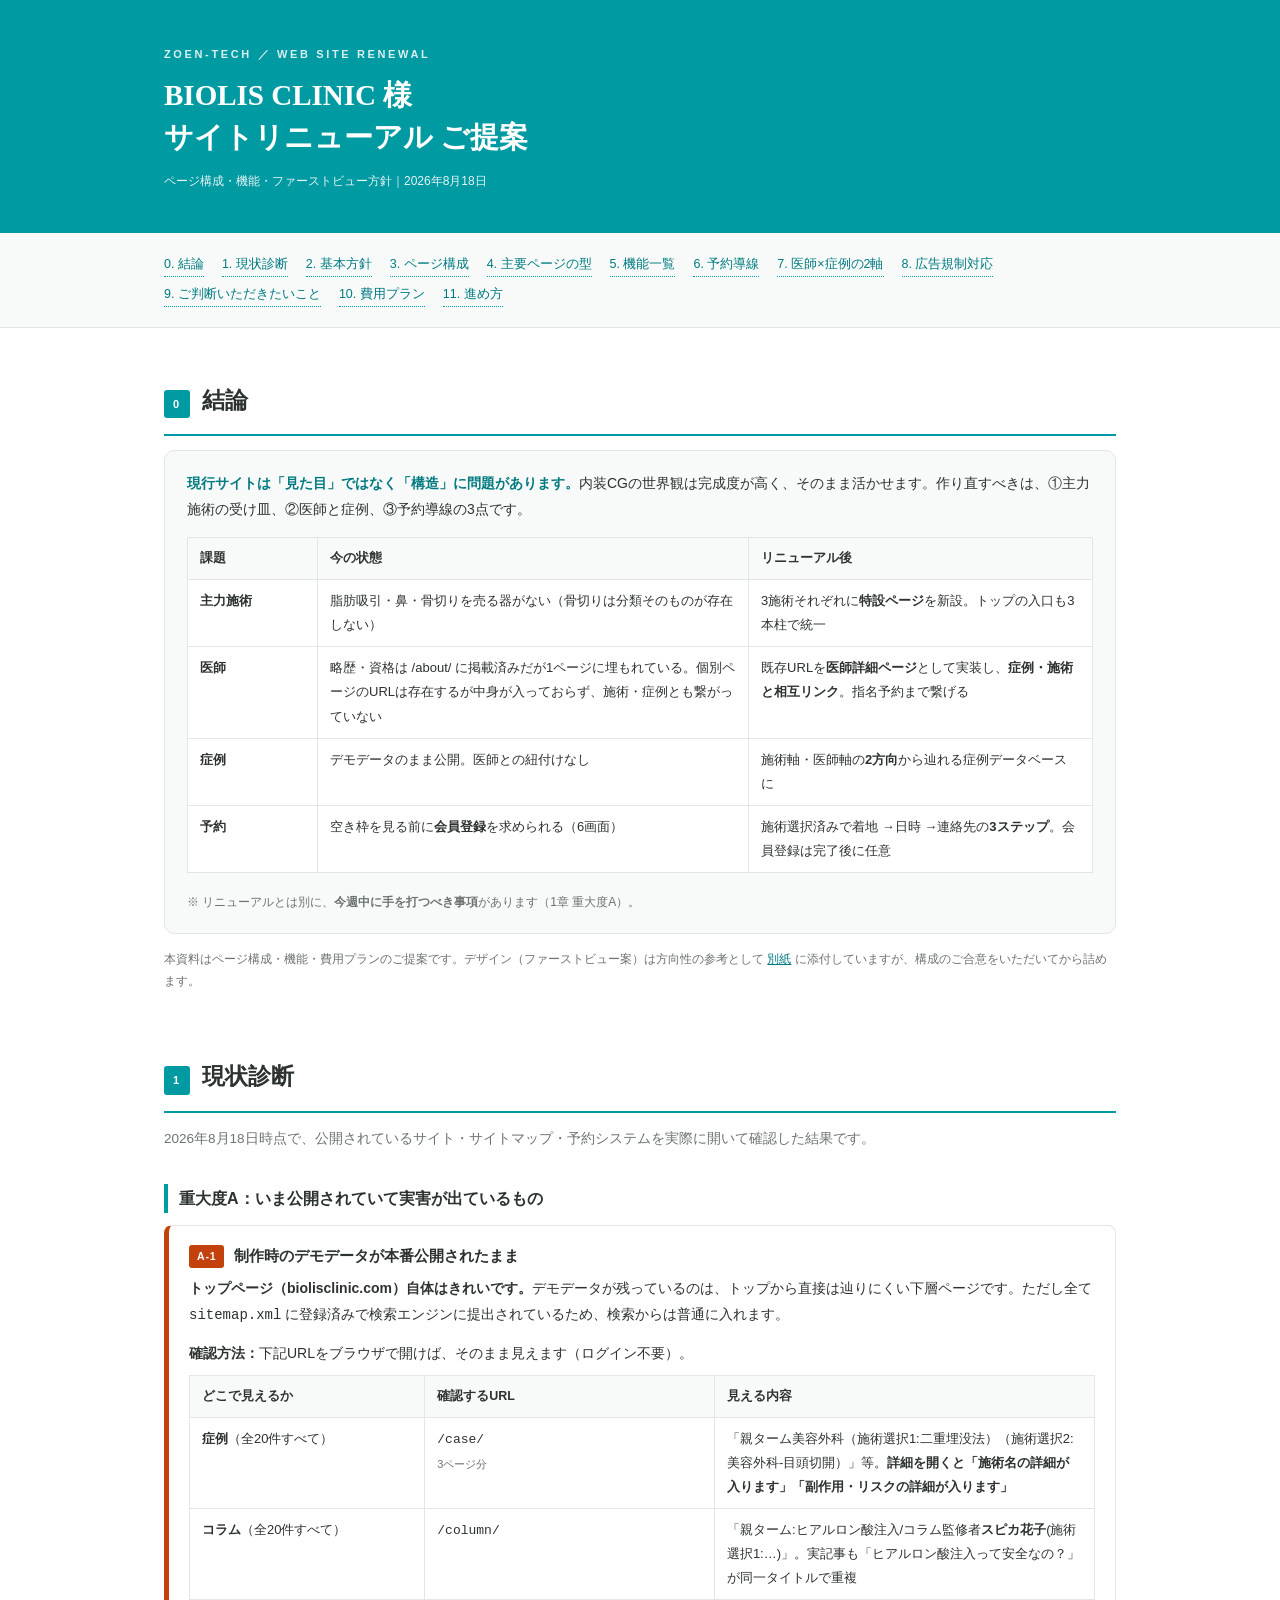
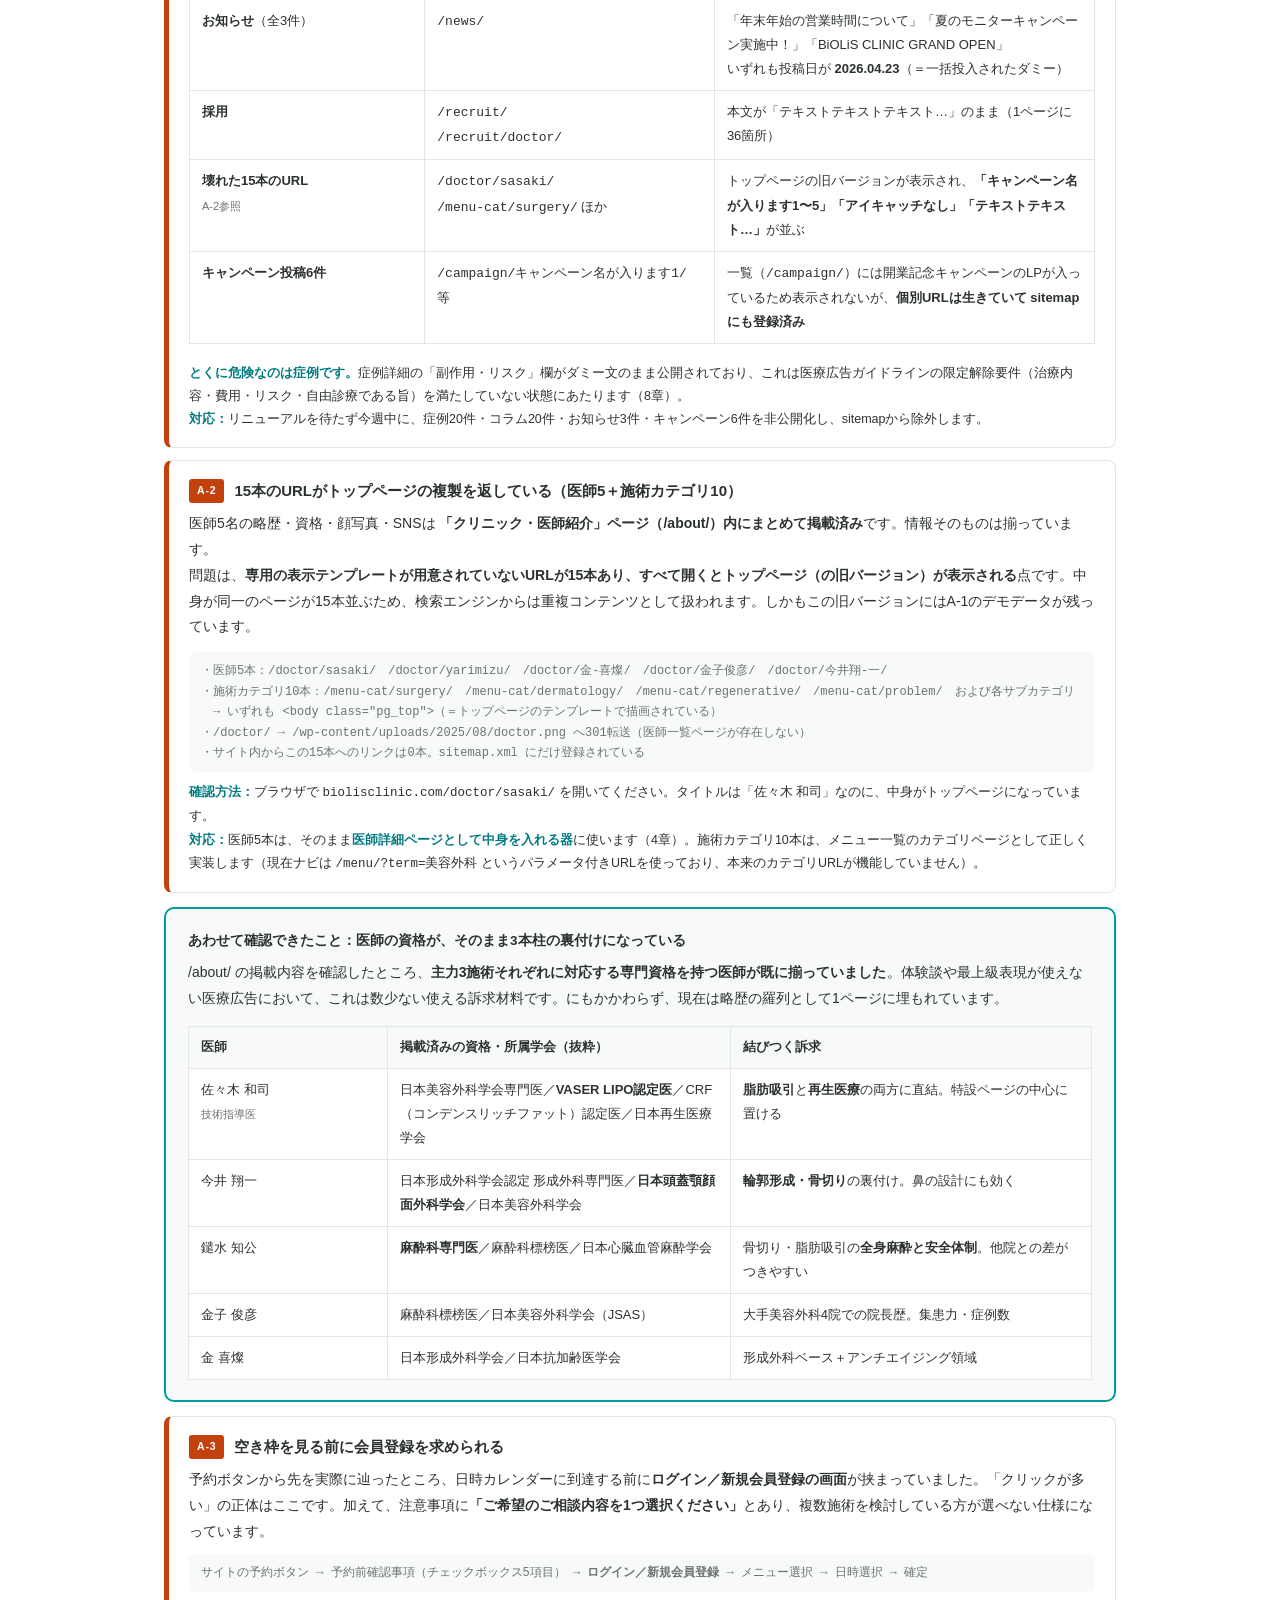
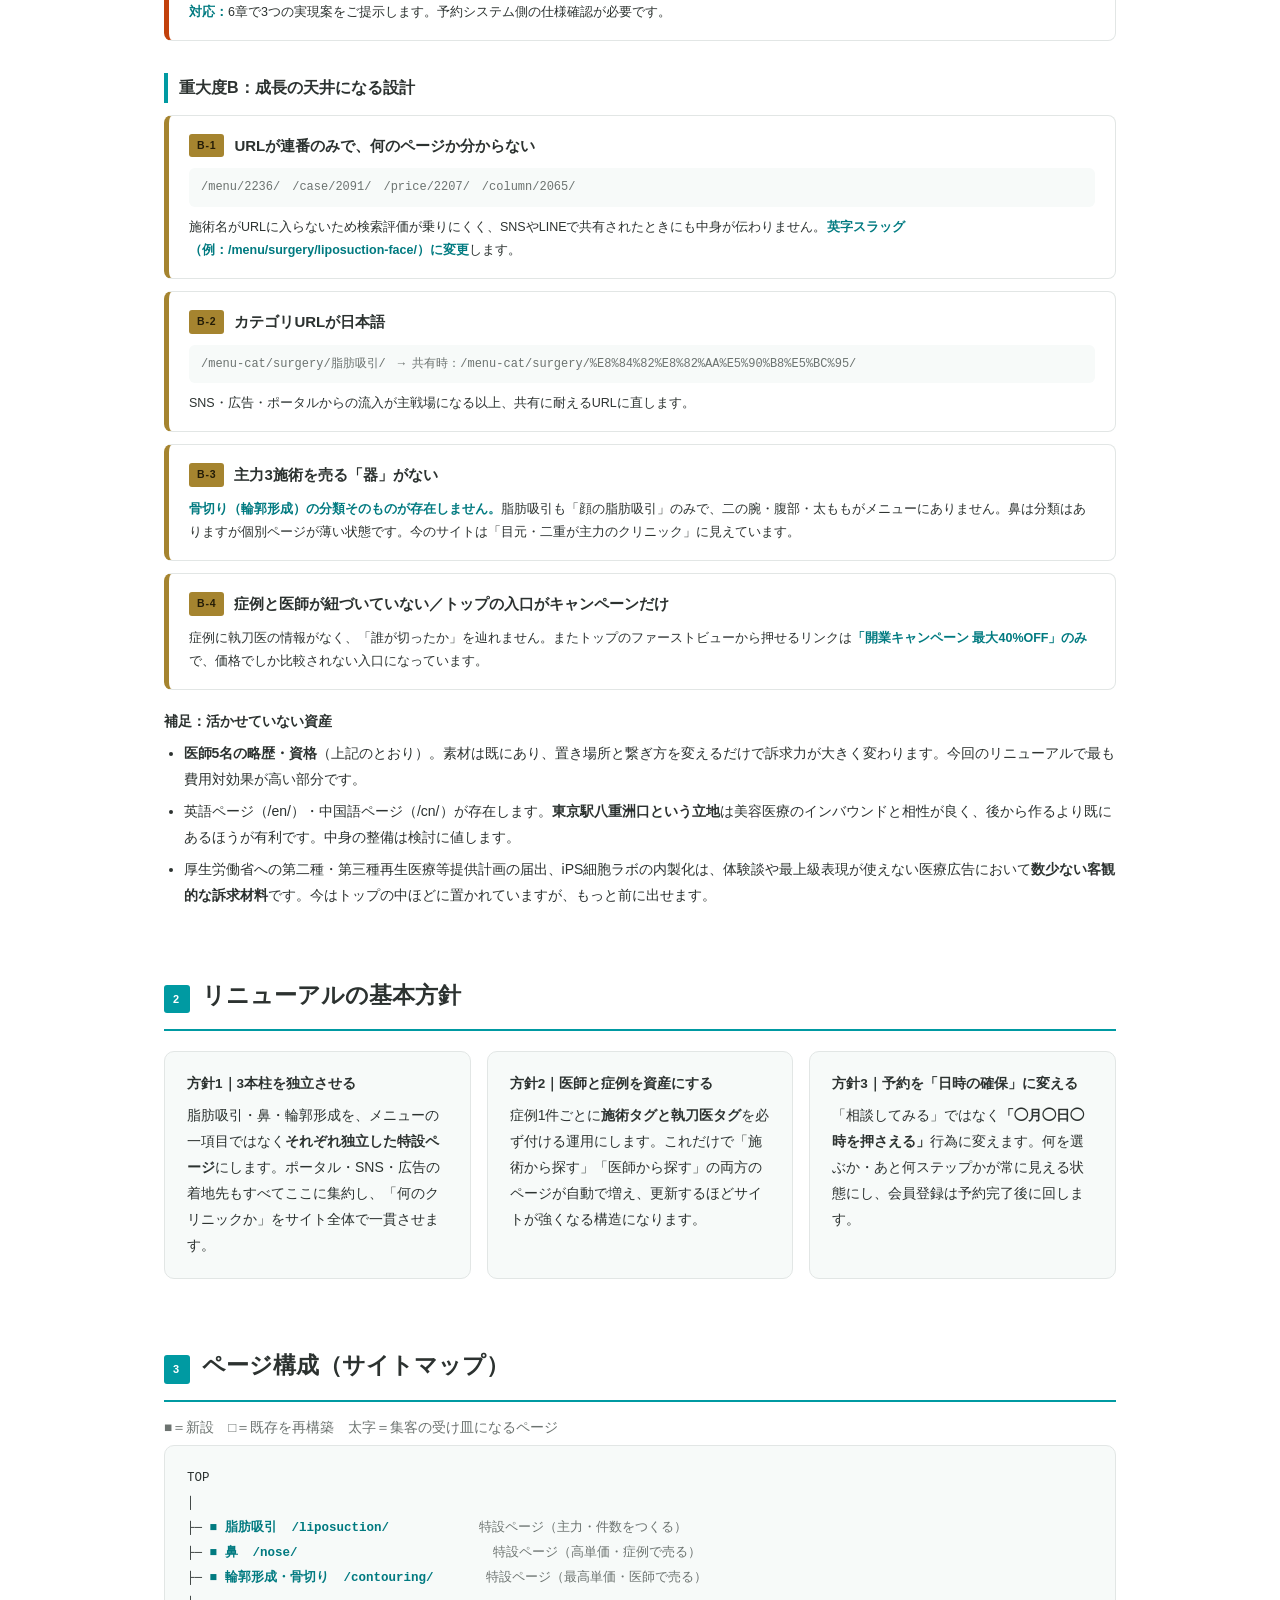
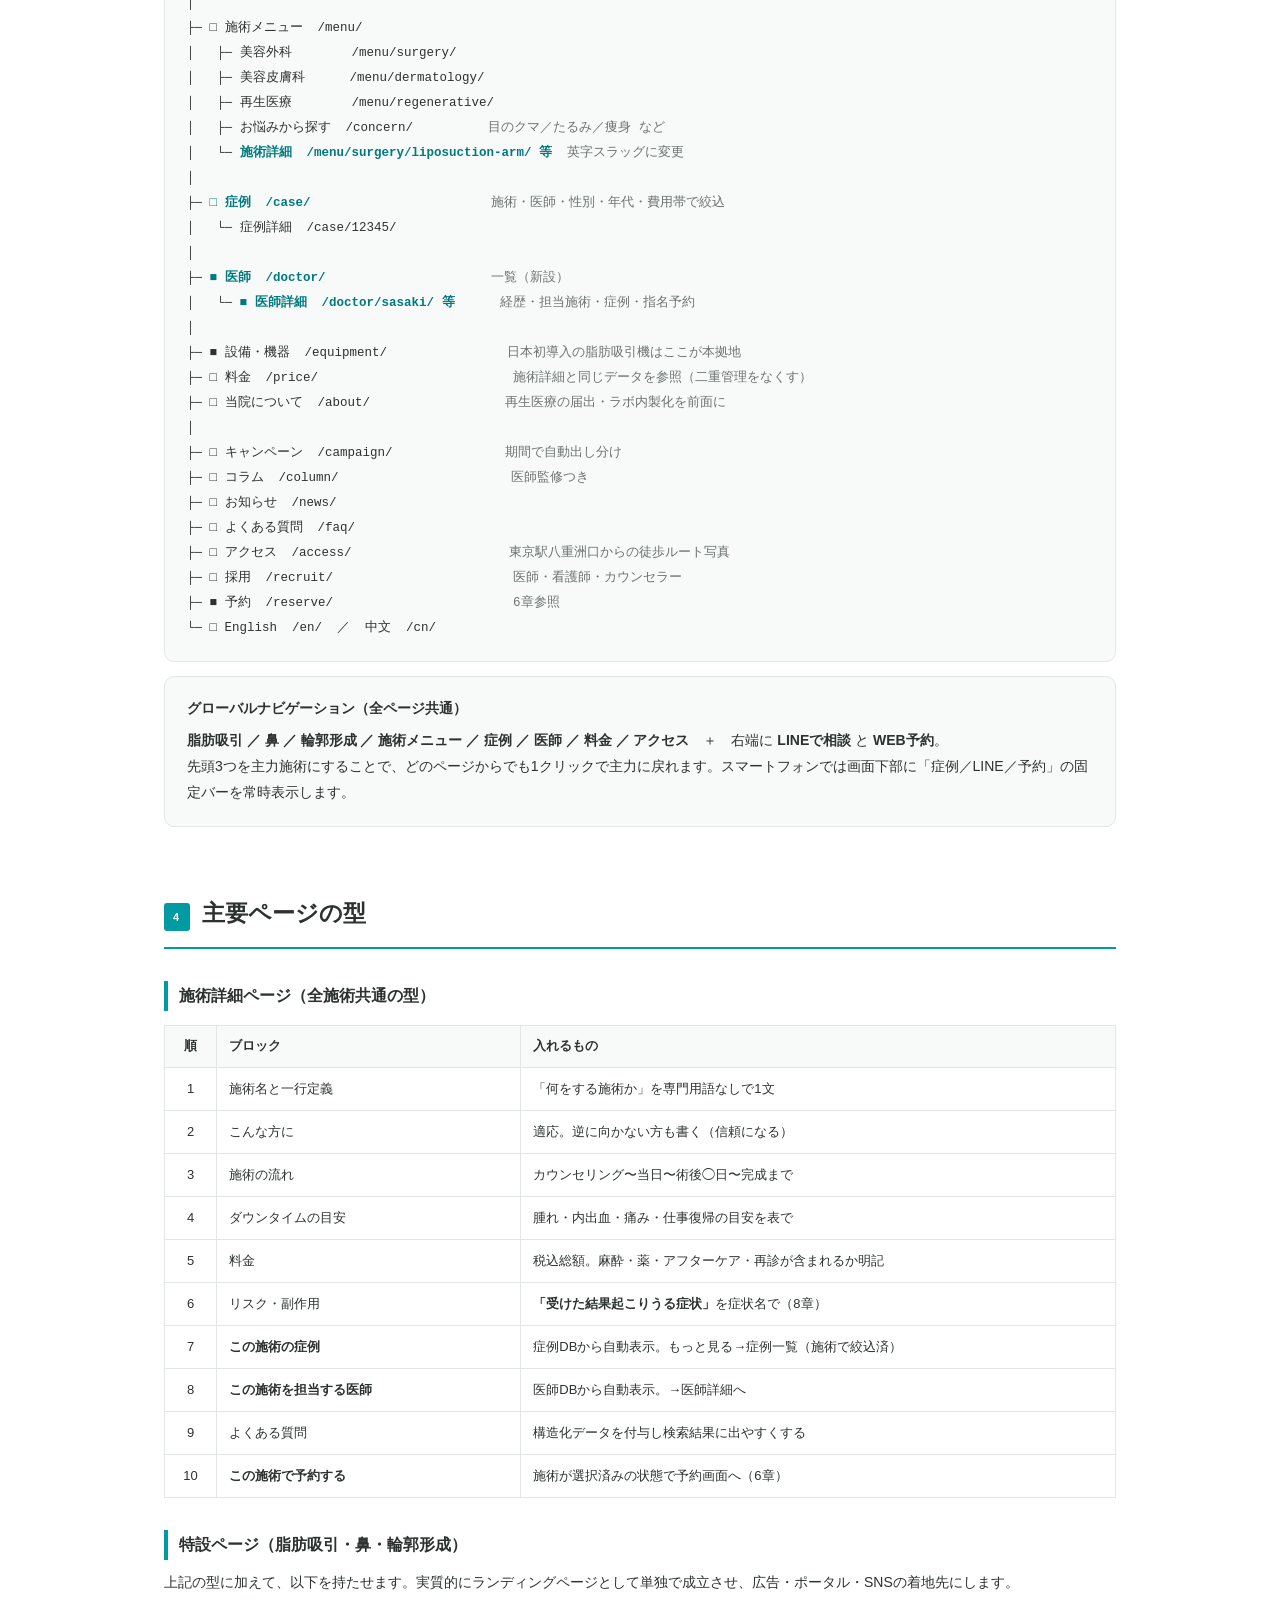
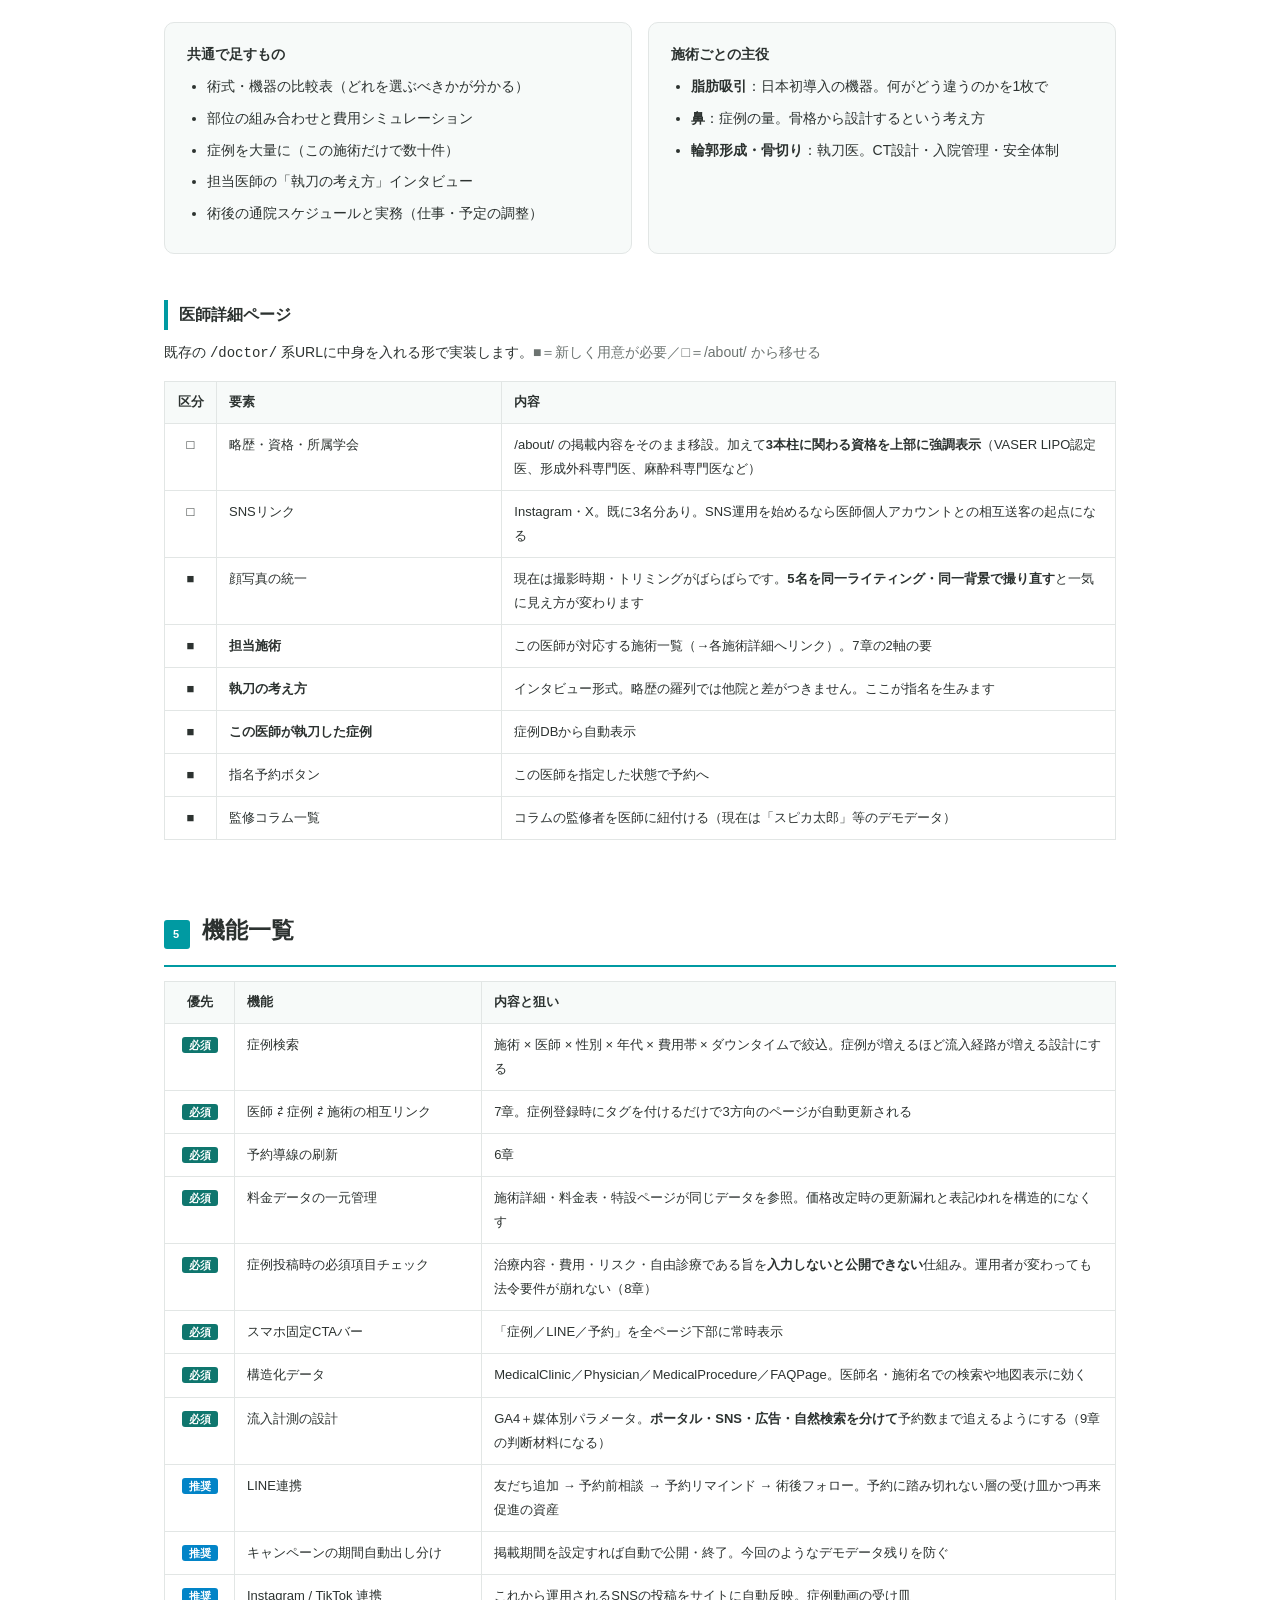
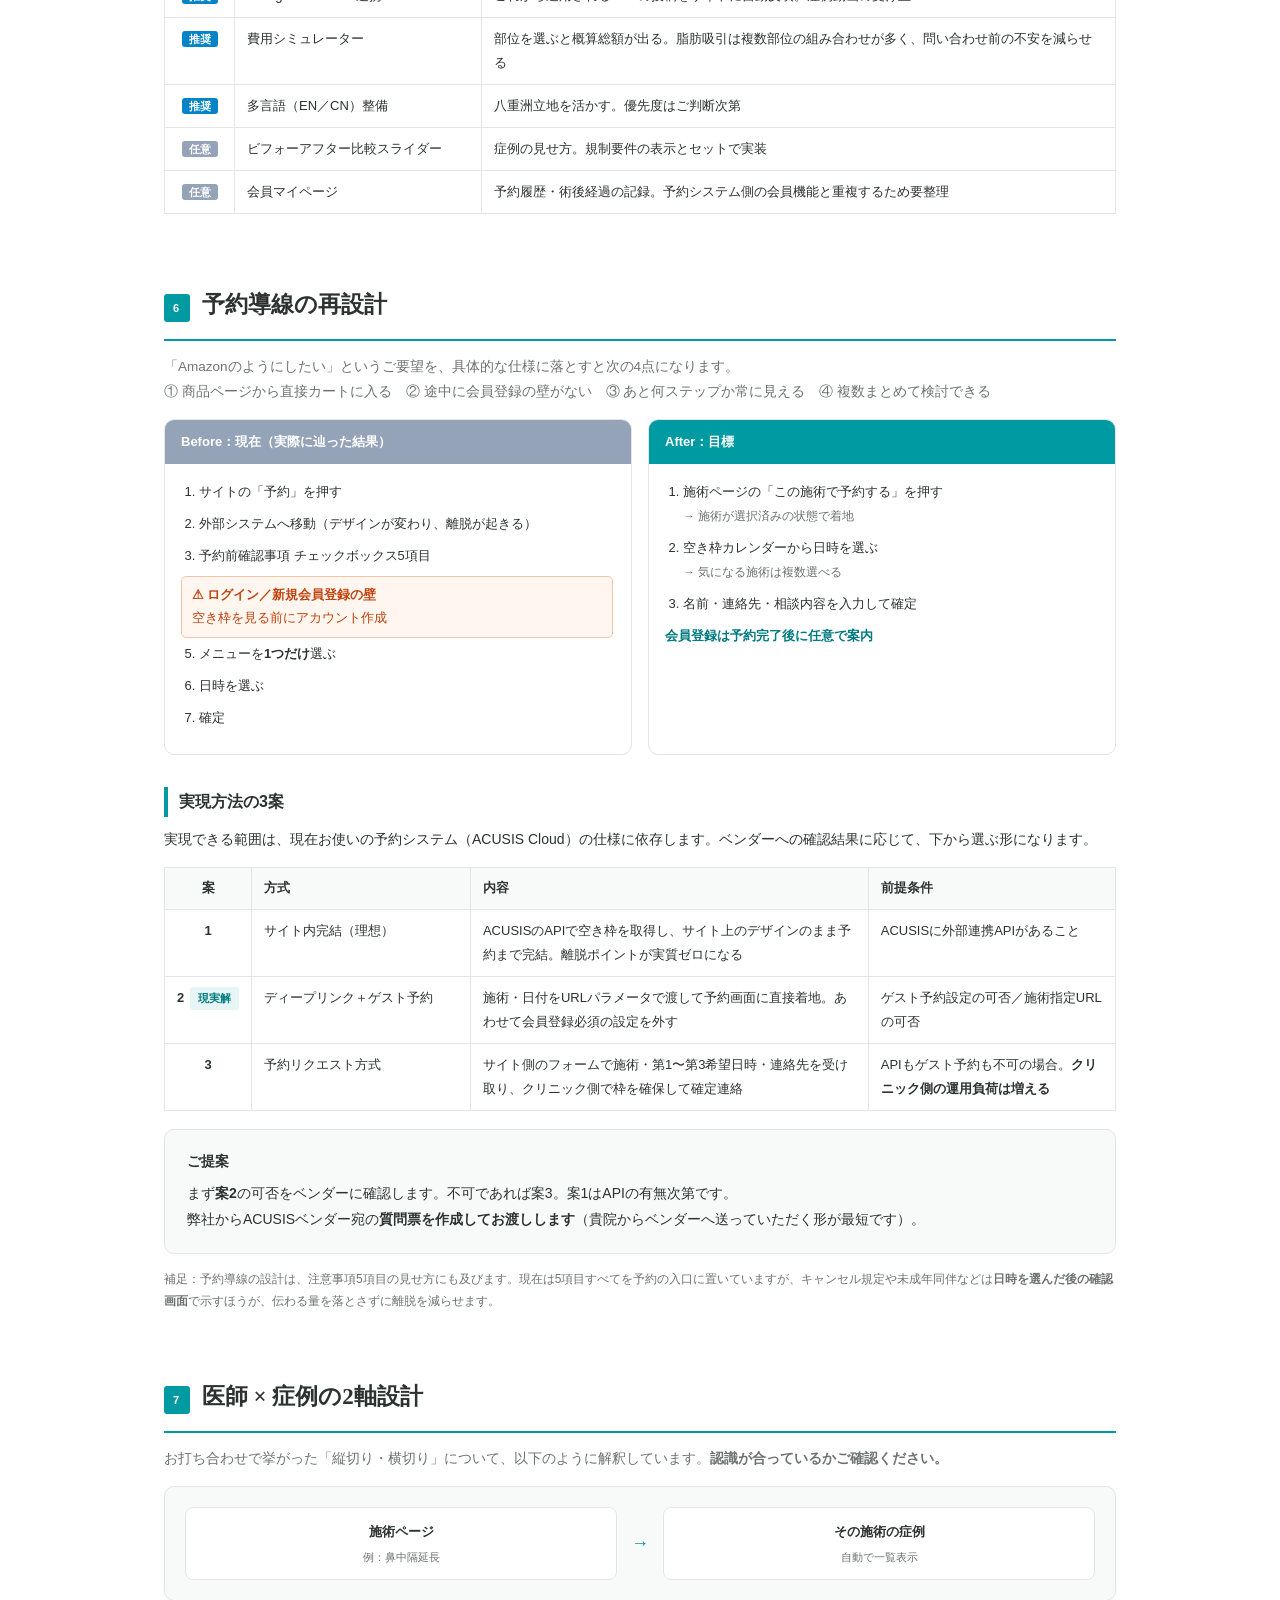
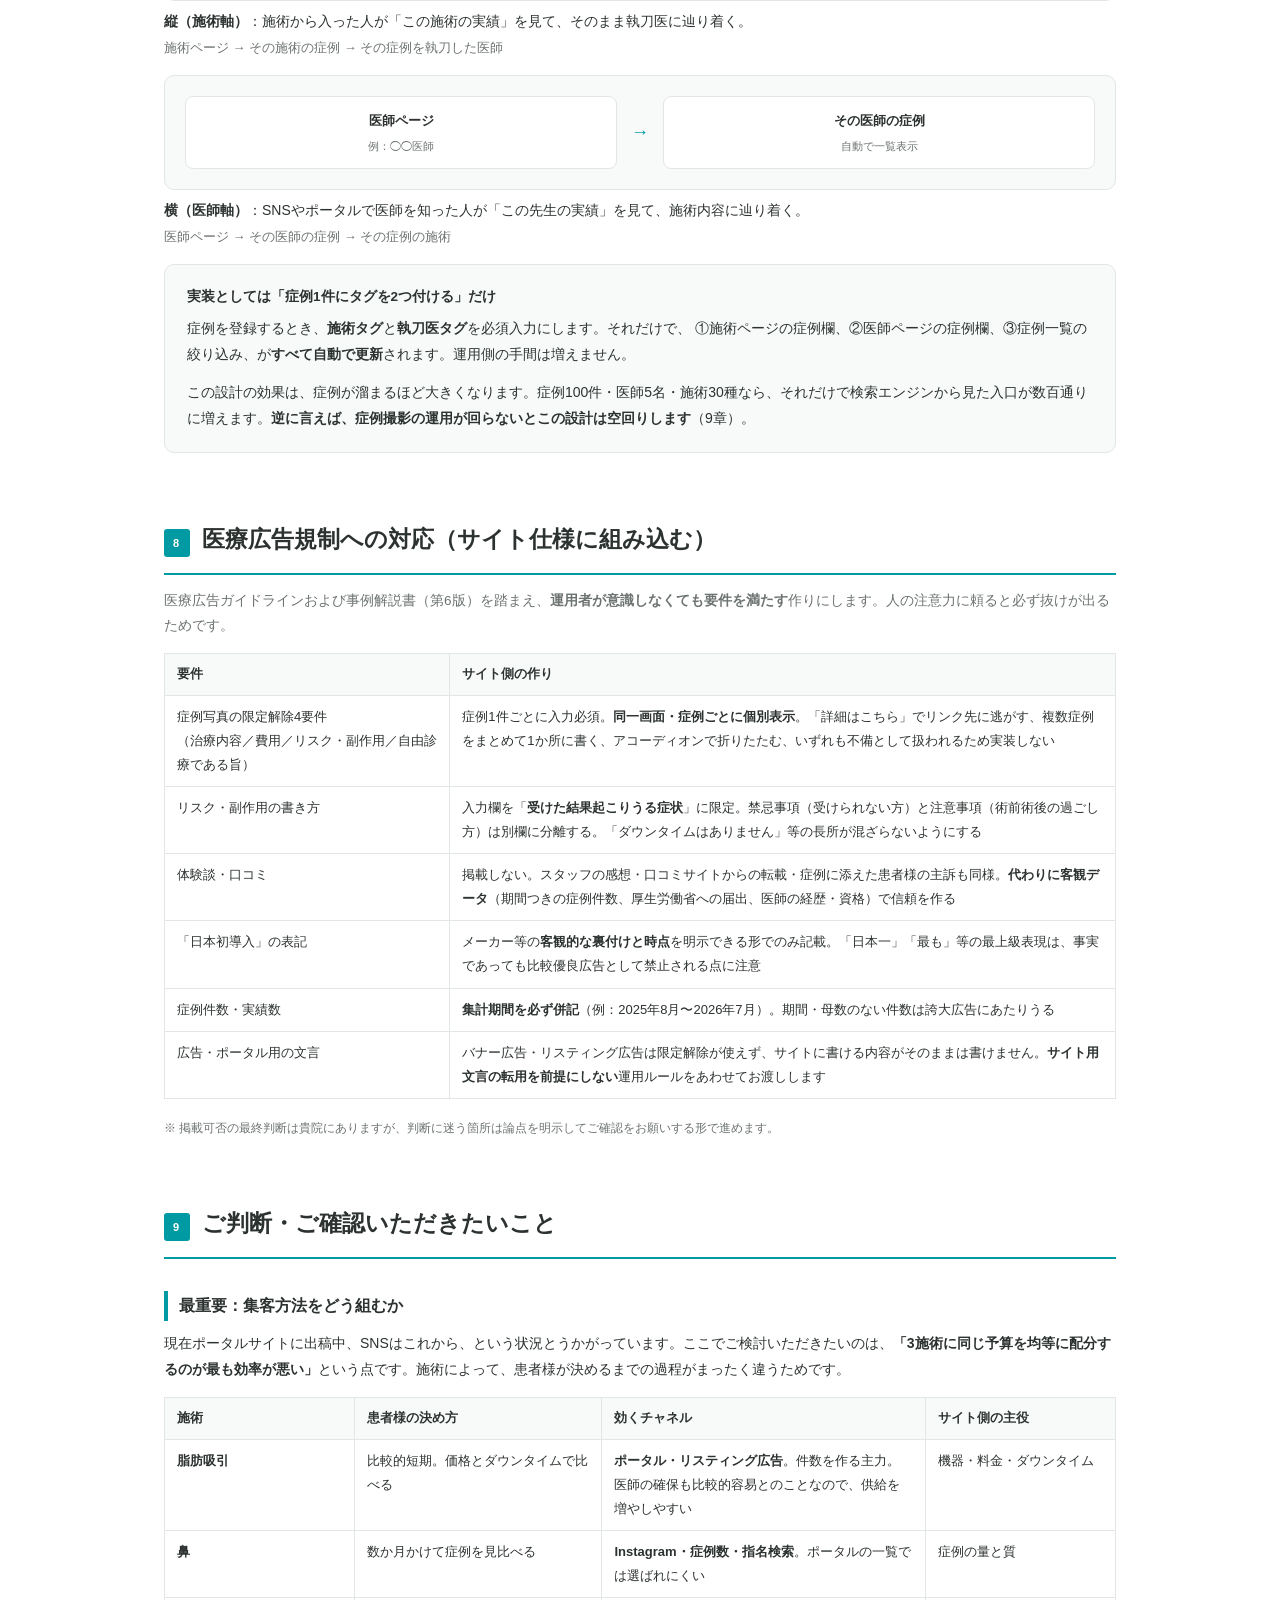
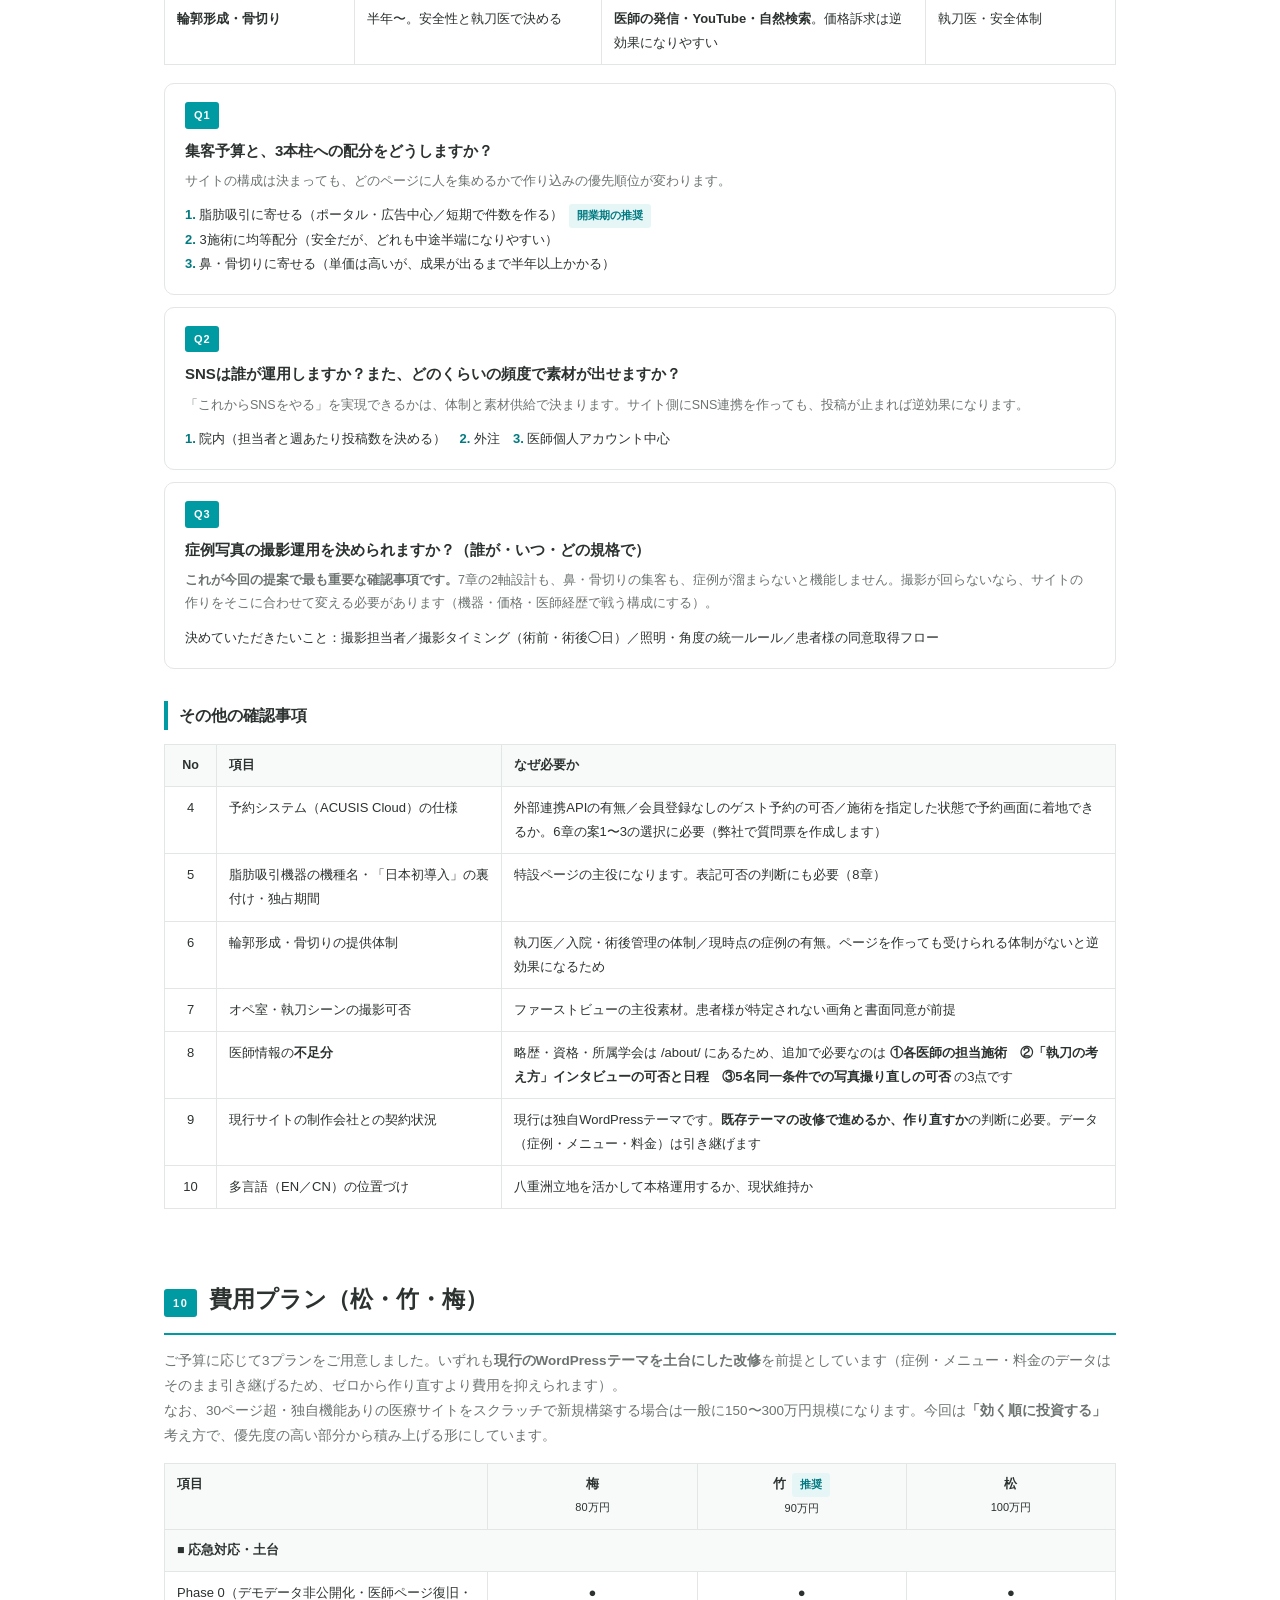
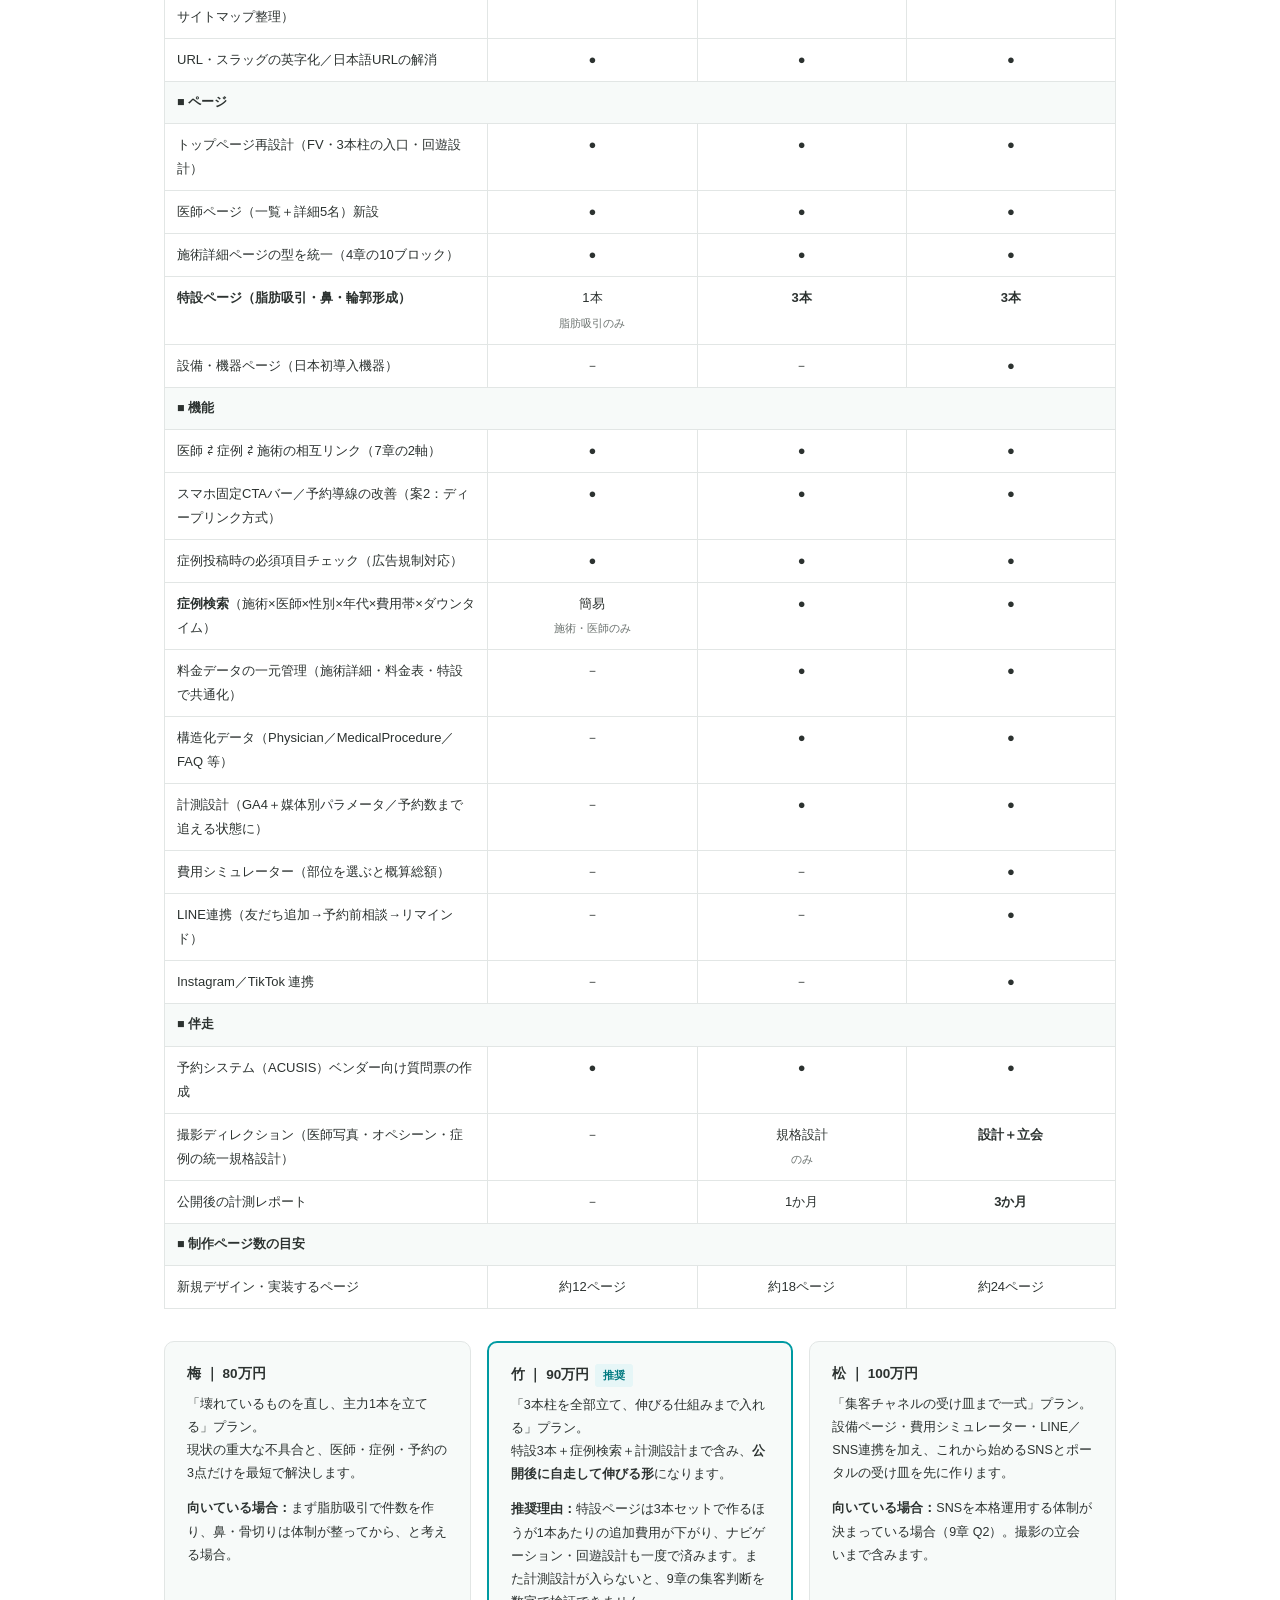
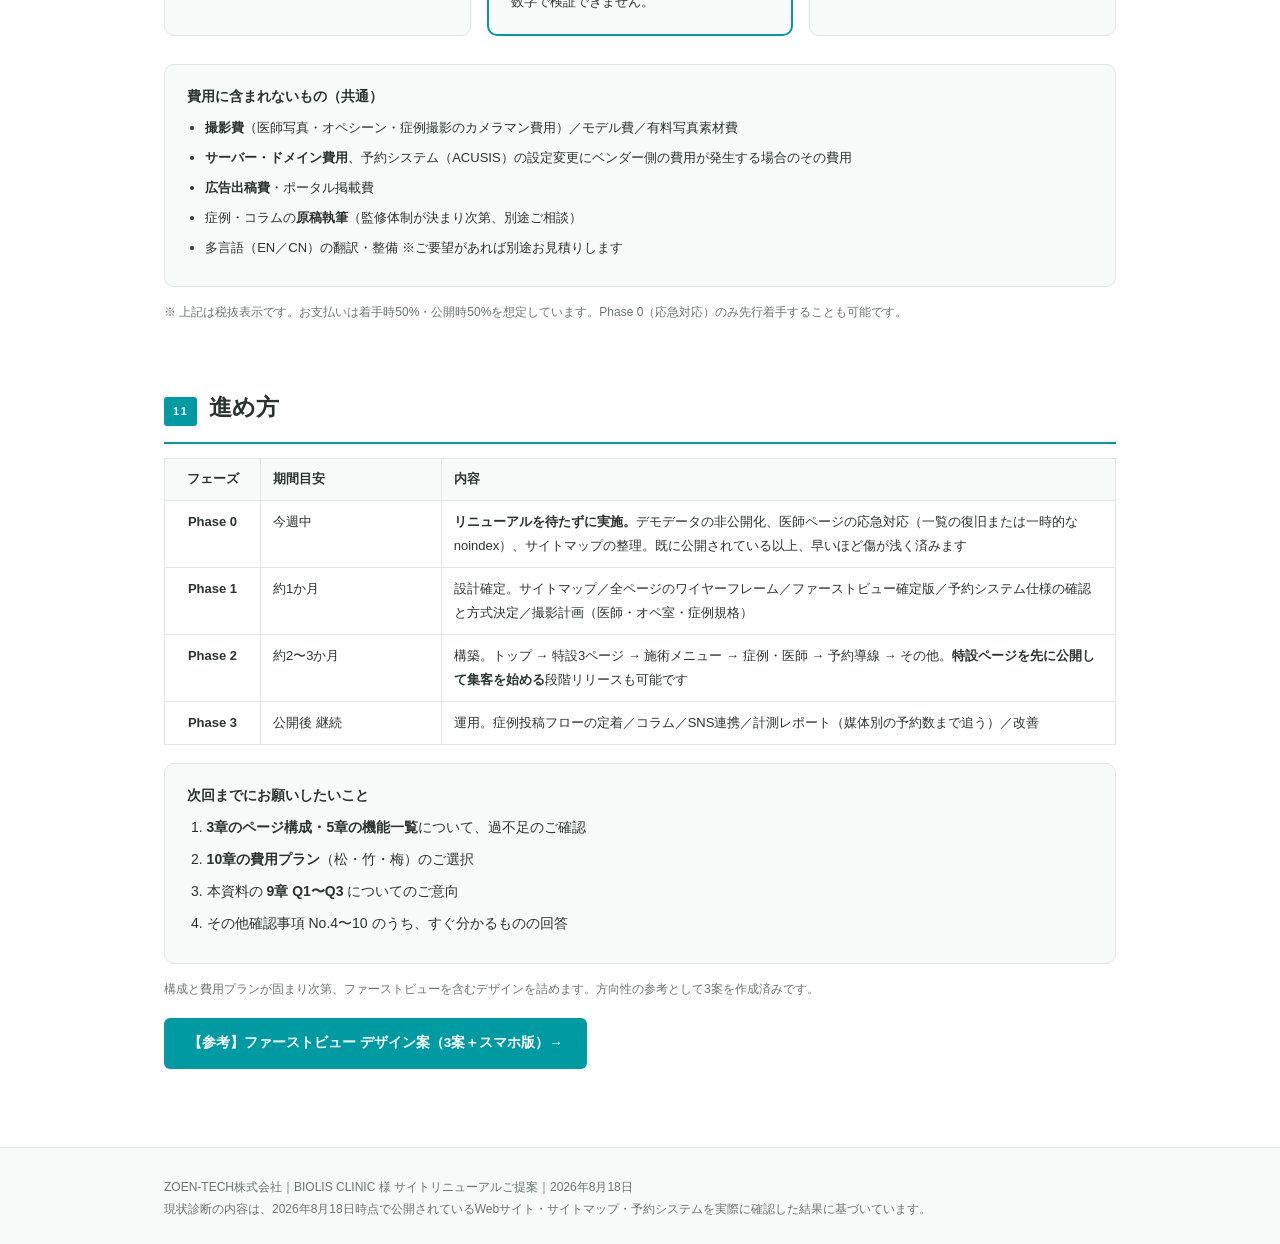
==== biolis-clinic/content.html @ e91cddfe "Add BIOLIS CLINIC site renewal proposal (temporary hosting) Co-Authored-By: Claude Opus 5 <noreply@a" ====
<!DOCTYPE html>
<html lang="ja">
<head>
<meta charset="UTF-8">
<meta name="viewport" content="width=device-width, initial-scale=1.0">
<meta name="robots" content="noindex, nofollow">
<title>BIOLIS CLINIC様 サイトリニューアルご提案 | ZOEN-TECH</title>
</head>
<body>
<style>
:root{
  --main:#009aa2; --main-l:#e6f6f7; --main-d:#007a80;
  --text:#2c3230; --sub:#6c7370; --bg:#fff; --bg2:#f7faf9;
  --line:#e2e6e5; --warn:#c2410c; --warn-bg:#fff6f0; --ok:#0f766e;
  --gold:#a5842f;
  --serif:'Hiragino Mincho ProN','Yu Mincho','Noto Serif JP',serif;
  --sans:'Hiragino Sans','Hiragino Kaku Gothic ProN','Yu Gothic','Noto Sans JP',sans-serif;
  --r:10px;
}
@media (prefers-color-scheme: dark){:root:not([data-theme="light"]){
  --text:#e6ebe9; --sub:#9aa4a1; --bg:#121615; --bg2:#181d1c; --line:#2b3332;
  --main-l:#0d2b2c; --warn-bg:#2a1a12; --gold:#d5b25a;
}}
:root[data-theme="dark"]{
  --text:#e6ebe9; --sub:#9aa4a1; --bg:#121615; --bg2:#181d1c; --line:#2b3332;
  --main-l:#0d2b2c; --warn-bg:#2a1a12; --gold:#d5b25a;
}
*{box-sizing:border-box;margin:0;padding:0}
body{font-family:var(--sans);color:var(--text);background:var(--bg);line-height:1.85;font-size:14px;-webkit-font-smoothing:antialiased}
.hero{background:var(--main);color:#fff;padding:44px 0 40px}
.in{max-width:1000px;margin:0 auto;padding:0 24px}
.hero .co{font-size:11px;letter-spacing:.24em;opacity:.85;font-weight:600}
.hero h1{font-family:var(--serif);font-size:29px;line-height:1.45;margin-top:10px;font-weight:600}
.hero .meta{font-size:12px;opacity:.9;margin-top:12px}

.tocbox{background:var(--bg2);border-bottom:1px solid var(--line);padding:20px 0}
.toc{display:flex;flex-wrap:wrap;gap:6px 18px;font-size:12.5px}
.toc a{color:var(--main-d);text-decoration:none;border-bottom:1px dotted var(--main)}
@media (prefers-color-scheme: dark){:root:not([data-theme="light"]) .toc a{color:#5ecfd4}}
:root[data-theme="dark"] .toc a{color:#5ecfd4}

section{padding:52px 0 0}
h2{font-family:var(--serif);font-size:23px;font-weight:600;padding-bottom:12px;border-bottom:2px solid var(--main);margin-bottom:6px;display:flex;align-items:baseline;gap:12px}
h2 .n{font-family:var(--sans);font-size:11px;letter-spacing:.14em;background:var(--main);color:#fff;padding:4px 9px;border-radius:3px;font-weight:700;flex:none}
h3{font-size:16px;font-weight:700;margin:32px 0 10px;padding-left:11px;border-left:4px solid var(--main)}
h4{font-size:13.5px;font-weight:700;margin:20px 0 6px}
p{margin-bottom:12px}
.lead{color:var(--sub);font-size:13.5px;margin:14px 0 4px}
ul,ol{padding-left:1.4em;margin-bottom:14px}
li{margin-bottom:6px}
strong{color:var(--main-d);font-weight:700}
@media (prefers-color-scheme: dark){:root:not([data-theme="light"]) strong{color:#5ecfd4}}
:root[data-theme="dark"] strong{color:#5ecfd4}

table{width:100%;border-collapse:collapse;font-size:13px;margin:14px 0 18px;background:var(--bg)}
th,td{border:1px solid var(--line);padding:9px 12px;text-align:left;vertical-align:top}
th{background:var(--bg2);font-weight:700;font-size:12.5px;white-space:nowrap}
td.c,th.c{text-align:center;white-space:nowrap}

.card{background:var(--bg2);border:1px solid var(--line);border-radius:var(--r);padding:20px 22px;margin:14px 0}
.card h4{margin-top:0}
.grid2{display:grid;grid-template-columns:1fr 1fr;gap:16px}
.grid3{display:grid;grid-template-columns:repeat(3,1fr);gap:16px}
@media(max-width:780px){.grid2,.grid3{grid-template-columns:1fr}}

.issue{border:1px solid var(--line);border-left:5px solid var(--warn);border-radius:8px;padding:16px 20px;margin:12px 0;background:var(--bg)}
.issue.b{border-left-color:var(--gold)}
.issue .hd{display:flex;align-items:center;gap:10px;margin-bottom:6px}
.issue .sev{font-size:10.5px;font-weight:800;letter-spacing:.08em;padding:2px 8px;border-radius:3px;background:var(--warn);color:#fff;flex:none}
.issue.b .sev{background:var(--gold);color:#231c07}
.issue .ti{font-size:15px;font-weight:700}
.issue .ev{font-size:12px;color:var(--sub);background:var(--bg2);border-radius:6px;padding:9px 12px;margin-top:9px;font-family:ui-monospace,SFMono-Regular,Menlo,monospace;word-break:break-all;line-height:1.7}
.issue .so{font-size:12.5px;margin-top:9px}
.issue .so b{color:var(--main-d)}
@media (prefers-color-scheme: dark){:root:not([data-theme="light"]) .issue .so b{color:#5ecfd4}}
:root[data-theme="dark"] .issue .so b{color:#5ecfd4}

.tree{font-family:ui-monospace,SFMono-Regular,Menlo,monospace;font-size:12.5px;line-height:2;background:var(--bg2);border:1px solid var(--line);border-radius:var(--r);padding:20px 22px;overflow-x:auto;white-space:pre}
.tree b{color:var(--main-d);font-weight:700}
@media (prefers-color-scheme: dark){:root:not([data-theme="light"]) .tree b{color:#5ecfd4}}
:root[data-theme="dark"] .tree b{color:#5ecfd4}
.tree i{font-style:normal;color:var(--sub)}

.flow{display:grid;grid-template-columns:1fr 1fr;gap:16px;margin:14px 0}
@media(max-width:780px){.flow{grid-template-columns:1fr}}
.flowbox{border:1px solid var(--line);border-radius:var(--r);overflow:hidden}
.flowbox .h{padding:10px 16px;font-size:13px;font-weight:700;color:#fff}
.flowbox.bf .h{background:#94a3b8}
.flowbox.af .h{background:var(--main)}
.flowbox ol{margin:0;padding:16px 18px 16px 34px;font-size:13px}
.flowbox ol li{margin-bottom:8px}
.flowbox .stop{background:var(--warn-bg);border:1px solid #f0c5a8;color:var(--warn);border-radius:5px;padding:7px 10px;font-weight:700;font-size:12.5px;margin:4px 0 4px -18px;list-style:none}
@media (prefers-color-scheme: dark){:root:not([data-theme="light"]) .flowbox .stop{border-color:#5c3a22;color:#f0a878}}
:root[data-theme="dark"] .flowbox .stop{border-color:#5c3a22;color:#f0a878}

.axis{display:grid;grid-template-columns:1fr auto 1fr;gap:14px;align-items:center;background:var(--bg2);border:1px solid var(--line);border-radius:var(--r);padding:20px;margin:14px 0}
@media(max-width:780px){.axis{grid-template-columns:1fr}}
.axis .nd{background:var(--bg);border:1px solid var(--line);border-radius:8px;padding:12px 14px;text-align:center;font-size:13px;font-weight:700}
.axis .nd small{display:block;font-weight:400;color:var(--sub);font-size:11px;margin-top:3px}
.axis .ar{text-align:center;color:var(--main);font-size:18px}

.q{border:1px solid var(--line);border-radius:var(--r);padding:18px 20px;margin:12px 0;background:var(--bg)}
.q .qn{display:inline-block;font-size:11px;font-weight:800;letter-spacing:.08em;background:var(--main);color:#fff;padding:3px 9px;border-radius:3px;margin-bottom:8px}
.q h4{margin:0 0 6px;font-size:15px}
.q .why{font-size:12.5px;color:var(--sub);margin-bottom:10px}
.q .opts{font-size:13px}
.q .opts b{color:var(--main-d)}
@media (prefers-color-scheme: dark){:root:not([data-theme="light"]) .q .opts b{color:#5ecfd4}}
:root[data-theme="dark"] .q .opts b{color:#5ecfd4}
.rec{display:inline-block;font-size:10.5px;font-weight:800;background:var(--main-l);color:var(--main-d);padding:2px 8px;border-radius:3px;margin-left:6px}
@media (prefers-color-scheme: dark){:root:not([data-theme="light"]) .rec{color:#5ecfd4}}
:root[data-theme="dark"] .rec{color:#5ecfd4}

.linkbtn{display:inline-flex;align-items:center;gap:8px;background:var(--main);color:#fff;text-decoration:none;font-weight:700;font-size:13.5px;padding:13px 24px;border-radius:6px;margin:6px 0}
.note{font-size:12px;color:var(--sub);margin-top:8px}
footer{margin-top:72px;background:var(--bg2);border-top:1px solid var(--line);padding:28px 0;font-size:12px;color:var(--sub)}
.pri{font-weight:800;font-size:11px;padding:2px 7px;border-radius:3px}
.pri.m{background:#0f766e;color:#fff}
.pri.s{background:#0284c7;color:#fff}
.pri.c{background:#94a3b8;color:#fff}
</style>

<div class="hero"><div class="in">
  <div class="co">ZOEN-TECH ／ WEB SITE RENEWAL</div>
  <h1>BIOLIS CLINIC 様<br>サイトリニューアル ご提案</h1>
  <div class="meta">ページ構成・機能・ファーストビュー方針｜2026年8月18日</div>
</div></div>

<div class="tocbox"><div class="in"><div class="toc">
  <a href="#s0">0. 結論</a><a href="#s1">1. 現状診断</a><a href="#s2">2. 基本方針</a><a href="#s3">3. ページ構成</a>
  <a href="#s4">4. 主要ページの型</a><a href="#s5">5. 機能一覧</a><a href="#s6">6. 予約導線</a><a href="#s7">7. 医師×症例の2軸</a>
  <a href="#s8">8. 広告規制対応</a><a href="#s9">9. ご判断いただきたいこと</a><a href="#s10">10. 費用プラン</a><a href="#s11">11. 進め方</a>
</div></div></div>

<div class="in">

<!-- 0 -->
<section id="s0">
<h2><span class="n">0</span>結論</h2>
<div class="card">
<p style="margin-bottom:14px"><strong>現行サイトは「見た目」ではなく「構造」に問題があります。</strong>内装CGの世界観は完成度が高く、そのまま活かせます。作り直すべきは、①主力施術の受け皿、②医師と症例、③予約導線の3点です。</p>
<table>
<tr><th style="width:130px">課題</th><th>今の状態</th><th style="width:38%">リニューアル後</th></tr>
<tr><td><b>主力施術</b></td><td>脂肪吸引・鼻・骨切りを売る器がない（骨切りは分類そのものが存在しない）</td><td>3施術それぞれに<b>特設ページ</b>を新設。トップの入口も3本柱で統一</td></tr>
<tr><td><b>医師</b></td><td>略歴・資格は /about/ に掲載済みだが1ページに埋もれている。個別ページのURLは存在するが中身が入っておらず、施術・症例とも繋がっていない</td><td>既存URLを<b>医師詳細ページ</b>として実装し、<b>症例・施術と相互リンク</b>。指名予約まで繋げる</td></tr>
<tr><td><b>症例</b></td><td>デモデータのまま公開。医師との紐付けなし</td><td>施術軸・医師軸の<b>2方向</b>から辿れる症例データベースに</td></tr>
<tr><td><b>予約</b></td><td>空き枠を見る前に<b>会員登録</b>を求められる（6画面）</td><td>施術選択済みで着地 →日時 →連絡先の<b>3ステップ</b>。会員登録は完了後に任意</td></tr>
</table>
<p style="margin-bottom:0" class="note">※ リニューアルとは別に、<b>今週中に手を打つべき事項</b>があります（1章 重大度A）。</p>
</div>
<p class="note">本資料はページ構成・機能・費用プランのご提案です。デザイン（ファーストビュー案）は方向性の参考として <a href="fv-design.html" style="color:var(--main-d)">別紙</a> に添付していますが、構成のご合意をいただいてから詰めます。</p>
</section>

<!-- 1 -->
<section id="s1">
<h2><span class="n">1</span>現状診断</h2>
<p class="lead">2026年8月18日時点で、公開されているサイト・サイトマップ・予約システムを実際に開いて確認した結果です。</p>

<h3>重大度A：いま公開されていて実害が出ているもの</h3>

<div class="issue">
  <div class="hd"><span class="sev">A-1</span><span class="ti">制作時のデモデータが本番公開されたまま</span></div>
  <p><b>トップページ（biolisclinic.com）自体はきれいです。</b>デモデータが残っているのは、トップから直接は辿りにくい下層ページです。ただし全て <code>sitemap.xml</code> に登録済みで検索エンジンに提出されているため、検索からは普通に入れます。</p>
  <p style="margin-bottom:4px"><b>確認方法：</b>下記URLをブラウザで開けば、そのまま見えます（ログイン不要）。</p>
  <table style="margin-top:8px">
  <tr><th style="width:26%">どこで見えるか</th><th style="width:32%">確認するURL</th><th>見える内容</th></tr>
  <tr><td><b>症例</b>（全20件すべて）</td><td><code>/case/</code><br><span style="font-size:11px;color:var(--sub)">3ページ分</span></td><td>「親ターム美容外科（施術選択1:二重埋没法）（施術選択2:美容外科-目頭切開）」等。<b>詳細を開くと「施術名の詳細が入ります」「副作用・リスクの詳細が入ります」</b></td></tr>
  <tr><td><b>コラム</b>（全20件すべて）</td><td><code>/column/</code></td><td>「親ターム:ヒアルロン酸注入/コラム監修者<b>スピカ花子</b>(施術選択1:…)」。実記事も「ヒアルロン酸注入って安全なの？」が同一タイトルで重複</td></tr>
  <tr><td><b>お知らせ</b>（全3件）</td><td><code>/news/</code></td><td>「年末年始の営業時間について」「夏のモニターキャンペーン実施中！」「BiOLiS CLINIC GRAND OPEN」<br>いずれも投稿日が <b>2026.04.23</b>（＝一括投入されたダミー）</td></tr>
  <tr><td><b>採用</b></td><td><code>/recruit/</code><br><code>/recruit/doctor/</code></td><td>本文が「テキストテキストテキスト…」のまま（1ページに36箇所）</td></tr>
  <tr><td><b>壊れた15本のURL</b><br><span style="font-size:11px;color:var(--sub)">A-2参照</span></td><td><code>/doctor/sasaki/</code><br><code>/menu-cat/surgery/</code> ほか</td><td>トップページの旧バージョンが表示され、<b>「キャンペーン名が入ります1〜5」「アイキャッチなし」「テキストテキスト…」</b>が並ぶ</td></tr>
  <tr><td><b>キャンペーン投稿6件</b></td><td><code>/campaign/キャンペーン名が入ります1/</code> 等</td><td>一覧（<code>/campaign/</code>）には開業記念キャンペーンのLPが入っているため表示されないが、<b>個別URLは生きていて sitemap にも登録済み</b></td></tr>
  </table>
  <div class="so"><b>とくに危険なのは症例です。</b>症例詳細の「副作用・リスク」欄がダミー文のまま公開されており、これは医療広告ガイドラインの限定解除要件（治療内容・費用・リスク・自由診療である旨）を満たしていない状態にあたります（8章）。<br>
  <b>対応：</b>リニューアルを待たず今週中に、症例20件・コラム20件・お知らせ3件・キャンペーン6件を非公開化し、sitemapから除外します。</div>
</div>

<div class="issue">
  <div class="hd"><span class="sev">A-2</span><span class="ti">15本のURLがトップページの複製を返している（医師5＋施術カテゴリ10）</span></div>
  <p>医師5名の略歴・資格・顔写真・SNSは <b>「クリニック・医師紹介」ページ（/about/）内にまとめて掲載済み</b>です。情報そのものは揃っています。<br>
  問題は、<b>専用の表示テンプレートが用意されていないURLが15本あり、すべて開くとトップページ（の旧バージョン）が表示される</b>点です。中身が同一のページが15本並ぶため、検索エンジンからは重複コンテンツとして扱われます。しかもこの旧バージョンにはA-1のデモデータが残っています。</p>
  <div class="ev">
    ・医師5本：/doctor/sasaki/　/doctor/yarimizu/　/doctor/金-喜燦/　/doctor/金子俊彦/　/doctor/今井翔-一/<br>
    ・施術カテゴリ10本：/menu-cat/surgery/　/menu-cat/dermatology/　/menu-cat/regenerative/　/menu-cat/problem/　および各サブカテゴリ<br>
    　→ いずれも <code>&lt;body class="pg_top"&gt;</code>（＝トップページのテンプレートで描画されている）<br>
    ・/doctor/ → /wp-content/uploads/2025/08/doctor.png へ301転送（医師一覧ページが存在しない）<br>
    ・サイト内からこの15本へのリンクは0本。sitemap.xml にだけ登録されている
  </div>
  <div class="so"><b>確認方法：</b>ブラウザで <code>biolisclinic.com/doctor/sasaki/</code> を開いてください。タイトルは「佐々木 和司」なのに、中身がトップページになっています。<br>
  <b>対応：</b>医師5本は、そのまま<b>医師詳細ページとして中身を入れる器</b>に使います（4章）。施術カテゴリ10本は、メニュー一覧のカテゴリページとして正しく実装します（現在ナビは <code>/menu/?term=美容外科</code> というパラメータ付きURLを使っており、本来のカテゴリURLが機能していません）。</div>
</div>

<div class="card" style="border-color:var(--main);border-width:2px">
<h4>あわせて確認できたこと：医師の資格が、そのまま3本柱の裏付けになっている</h4>
<p>/about/ の掲載内容を確認したところ、<b>主力3施術それぞれに対応する専門資格を持つ医師が既に揃っていました</b>。体験談や最上級表現が使えない医療広告において、これは数少ない使える訴求材料です。にもかかわらず、現在は略歴の羅列として1ページに埋もれています。</p>
<table style="margin-bottom:0">
<tr><th style="width:22%">医師</th><th style="width:38%">掲載済みの資格・所属学会（抜粋）</th><th>結びつく訴求</th></tr>
<tr><td>佐々木 和司<br><span style="font-size:11px;color:var(--sub)">技術指導医</span></td><td>日本美容外科学会専門医／<b>VASER LIPO認定医</b>／CRF（コンデンスリッチファット）認定医／日本再生医療学会</td><td><b>脂肪吸引</b>と<b>再生医療</b>の両方に直結。特設ページの中心に置ける</td></tr>
<tr><td>今井 翔一</td><td>日本形成外科学会認定 形成外科専門医／<b>日本頭蓋顎顔面外科学会</b>／日本美容外科学会</td><td><b>輪郭形成・骨切り</b>の裏付け。鼻の設計にも効く</td></tr>
<tr><td>鑓水 知公</td><td><b>麻酔科専門医</b>／麻酔科標榜医／日本心臓血管麻酔学会</td><td>骨切り・脂肪吸引の<b>全身麻酔と安全体制</b>。他院との差がつきやすい</td></tr>
<tr><td>金子 俊彦</td><td>麻酔科標榜医／日本美容外科学会（JSAS）</td><td>大手美容外科4院での院長歴。集患力・症例数</td></tr>
<tr><td>金 喜燦</td><td>日本形成外科学会／日本抗加齢医学会</td><td>形成外科ベース＋アンチエイジング領域</td></tr>
</table>
</div>

<div class="issue">
  <div class="hd"><span class="sev">A-3</span><span class="ti">空き枠を見る前に会員登録を求められる</span></div>
  <p style="margin-bottom:0">予約ボタンから先を実際に辿ったところ、日時カレンダーに到達する前に<b>ログイン／新規会員登録の画面</b>が挟まっていました。「クリックが多い」の正体はここです。加えて、注意事項に<b>「ご希望のご相談内容を1つ選択ください」</b>とあり、複数施術を検討している方が選べない仕様になっています。</p>
  <div class="ev">
    サイトの予約ボタン → 予約前確認事項（チェックボックス5項目） → <b>ログイン／新規会員登録</b> → メニュー選択 → 日時選択 → 確定
  </div>
  <div class="so"><b>対応：</b>6章で3つの実現案をご提示します。予約システム側の仕様確認が必要です。</div>
</div>

<h3>重大度B：成長の天井になる設計</h3>

<div class="issue b">
  <div class="hd"><span class="sev">B-1</span><span class="ti">URLが連番のみで、何のページか分からない</span></div>
  <div class="ev">/menu/2236/　/case/2091/　/price/2207/　/column/2065/</div>
  <div class="so">施術名がURLに入らないため検索評価が乗りにくく、SNSやLINEで共有されたときにも中身が伝わりません。<b>英字スラッグ（例：/menu/surgery/liposuction-face/）に変更</b>します。</div>
</div>

<div class="issue b">
  <div class="hd"><span class="sev">B-2</span><span class="ti">カテゴリURLが日本語</span></div>
  <div class="ev">/menu-cat/surgery/脂肪吸引/　→ 共有時：/menu-cat/surgery/%E8%84%82%E8%82%AA%E5%90%B8%E5%BC%95/</div>
  <div class="so">SNS・広告・ポータルからの流入が主戦場になる以上、共有に耐えるURLに直します。</div>
</div>

<div class="issue b">
  <div class="hd"><span class="sev">B-3</span><span class="ti">主力3施術を売る「器」がない</span></div>
  <div class="so"><b>骨切り（輪郭形成）の分類そのものが存在しません。</b>脂肪吸引も「顔の脂肪吸引」のみで、二の腕・腹部・太ももがメニューにありません。鼻は分類はありますが個別ページが薄い状態です。今のサイトは「目元・二重が主力のクリニック」に見えています。</div>
</div>

<div class="issue b">
  <div class="hd"><span class="sev">B-4</span><span class="ti">症例と医師が紐づいていない／トップの入口がキャンペーンだけ</span></div>
  <div class="so">症例に執刀医の情報がなく、「誰が切ったか」を辿れません。またトップのファーストビューから押せるリンクは<b>「開業キャンペーン 最大40%OFF」のみ</b>で、価格でしか比較されない入口になっています。</div>
</div>

<h4>補足：活かせていない資産</h4>
<ul>
<li><b>医師5名の略歴・資格</b>（上記のとおり）。素材は既にあり、置き場所と繋ぎ方を変えるだけで訴求力が大きく変わります。今回のリニューアルで最も費用対効果が高い部分です。</li>
<li>英語ページ（/en/）・中国語ページ（/cn/）が存在します。<b>東京駅八重洲口という立地</b>は美容医療のインバウンドと相性が良く、後から作るより既にあるほうが有利です。中身の整備は検討に値します。</li>
<li>厚生労働省への第二種・第三種再生医療等提供計画の届出、iPS細胞ラボの内製化は、体験談や最上級表現が使えない医療広告において<b>数少ない客観的な訴求材料</b>です。今はトップの中ほどに置かれていますが、もっと前に出せます。</li>
</ul>
</section>

<!-- 2 -->
<section id="s2">
<h2><span class="n">2</span>リニューアルの基本方針</h2>
<div class="grid3">
  <div class="card"><h4>方針1｜3本柱を独立させる</h4><p style="margin-bottom:0">脂肪吸引・鼻・輪郭形成を、メニューの一項目ではなく<b>それぞれ独立した特設ページ</b>にします。ポータル・SNS・広告の着地先もすべてここに集約し、「何のクリニックか」をサイト全体で一貫させます。</p></div>
  <div class="card"><h4>方針2｜医師と症例を資産にする</h4><p style="margin-bottom:0">症例1件ごとに<b>施術タグと執刀医タグ</b>を必ず付ける運用にします。これだけで「施術から探す」「医師から探す」の両方のページが自動で増え、更新するほどサイトが強くなる構造になります。</p></div>
  <div class="card"><h4>方針3｜予約を「日時の確保」に変える</h4><p style="margin-bottom:0">「相談してみる」ではなく<b>「◯月◯日◯時を押さえる」</b>行為に変えます。何を選ぶか・あと何ステップかが常に見える状態にし、会員登録は予約完了後に回します。</p></div>
</div>
</section>

<!-- 3 -->
<section id="s3">
<h2><span class="n">3</span>ページ構成（サイトマップ）</h2>
<p class="lead">■＝新設　□＝既存を再構築　太字＝集客の受け皿になるページ</p>
<div class="tree">TOP
│
├─ <b>■ 脂肪吸引  /liposuction/</b>            <i>特設ページ（主力・件数をつくる）</i>
├─ <b>■ 鼻  /nose/</b>                          <i>特設ページ（高単価・症例で売る）</i>
├─ <b>■ 輪郭形成・骨切り  /contouring/</b>       <i>特設ページ（最高単価・医師で売る）</i>
│
├─ □ 施術メニュー  /menu/
│   ├─ 美容外科        /menu/surgery/
│   ├─ 美容皮膚科      /menu/dermatology/
│   ├─ 再生医療        /menu/regenerative/
│   ├─ お悩みから探す  /concern/          <i>目のクマ／たるみ／痩身 など</i>
│   └─ <b>施術詳細  /menu/surgery/liposuction-arm/ 等</b>  <i>英字スラッグに変更</i>
│
├─ <b>□ 症例  /case/</b>                        <i>施術・医師・性別・年代・費用帯で絞込</i>
│   └─ 症例詳細  /case/12345/
│
├─ <b>■ 医師  /doctor/</b>                      <i>一覧（新設）</i>
│   └─ <b>■ 医師詳細  /doctor/sasaki/ 等</b>      <i>経歴・担当施術・症例・指名予約</i>
│
├─ ■ 設備・機器  /equipment/                <i>日本初導入の脂肪吸引機はここが本拠地</i>
├─ □ 料金  /price/                          <i>施術詳細と同じデータを参照（二重管理をなくす）</i>
├─ □ 当院について  /about/                  <i>再生医療の届出・ラボ内製化を前面に</i>
│
├─ □ キャンペーン  /campaign/               <i>期間で自動出し分け</i>
├─ □ コラム  /column/                       <i>医師監修つき</i>
├─ □ お知らせ  /news/
├─ □ よくある質問  /faq/
├─ □ アクセス  /access/                     <i>東京駅八重洲口からの徒歩ルート写真</i>
├─ □ 採用  /recruit/                        <i>医師・看護師・カウンセラー</i>
├─ ■ 予約  /reserve/                        <i>6章参照</i>
└─ □ English  /en/  ／  中文  /cn/</div>

<div class="card">
<h4>グローバルナビゲーション（全ページ共通）</h4>
<p style="margin-bottom:0"><b>脂肪吸引 ／ 鼻 ／ 輪郭形成 ／ 施術メニュー ／ 症例 ／ 医師 ／ 料金 ／ アクセス</b>　＋　右端に <b>LINEで相談</b> と <b>WEB予約</b>。<br>
先頭3つを主力施術にすることで、どのページからでも1クリックで主力に戻れます。スマートフォンでは画面下部に「症例／LINE／予約」の固定バーを常時表示します。</p>
</div>
</section>

<!-- 4 -->
<section id="s4">
<h2><span class="n">4</span>主要ページの型</h2>

<h3>施術詳細ページ（全施術共通の型）</h3>
<table>
<tr><th class="c" style="width:52px">順</th><th style="width:32%">ブロック</th><th>入れるもの</th></tr>
<tr><td class="c">1</td><td>施術名と一行定義</td><td>「何をする施術か」を専門用語なしで1文</td></tr>
<tr><td class="c">2</td><td>こんな方に</td><td>適応。逆に向かない方も書く（信頼になる）</td></tr>
<tr><td class="c">3</td><td>施術の流れ</td><td>カウンセリング〜当日〜術後◯日〜完成まで</td></tr>
<tr><td class="c">4</td><td>ダウンタイムの目安</td><td>腫れ・内出血・痛み・仕事復帰の目安を表で</td></tr>
<tr><td class="c">5</td><td>料金</td><td>税込総額。麻酔・薬・アフターケア・再診が含まれるか明記</td></tr>
<tr><td class="c">6</td><td>リスク・副作用</td><td><b>「受けた結果起こりうる症状」</b>を症状名で（8章）</td></tr>
<tr><td class="c">7</td><td><b>この施術の症例</b></td><td>症例DBから自動表示。もっと見る→症例一覧（施術で絞込済）</td></tr>
<tr><td class="c">8</td><td><b>この施術を担当する医師</b></td><td>医師DBから自動表示。→医師詳細へ</td></tr>
<tr><td class="c">9</td><td>よくある質問</td><td>構造化データを付与し検索結果に出やすくする</td></tr>
<tr><td class="c">10</td><td><b>この施術で予約する</b></td><td>施術が選択済みの状態で予約画面へ（6章）</td></tr>
</table>

<h3>特設ページ（脂肪吸引・鼻・輪郭形成）</h3>
<p>上記の型に加えて、以下を持たせます。実質的にランディングページとして単独で成立させ、広告・ポータル・SNSの着地先にします。</p>
<div class="grid2">
<div class="card"><h4>共通で足すもの</h4><ul style="margin-bottom:0">
<li>術式・機器の比較表（どれを選ぶべきかが分かる）</li><li>部位の組み合わせと費用シミュレーション</li><li>症例を大量に（この施術だけで数十件）</li><li>担当医師の「執刀の考え方」インタビュー</li><li>術後の通院スケジュールと実務（仕事・予定の調整）</li>
</ul></div>
<div class="card"><h4>施術ごとの主役</h4><ul style="margin-bottom:0">
<li><b>脂肪吸引</b>：日本初導入の機器。何がどう違うのかを1枚で</li><li><b>鼻</b>：症例の量。骨格から設計するという考え方</li><li><b>輪郭形成・骨切り</b>：執刀医。CT設計・入院管理・安全体制</li>
</ul></div>
</div>

<h3>医師詳細ページ</h3>
<p>既存の <code>/doctor/</code> 系URLに中身を入れる形で実装します。<span style="color:var(--sub)">■＝新しく用意が必要／□＝/about/ から移せる</span></p>
<table>
<tr><th class="c" style="width:52px">区分</th><th style="width:30%">要素</th><th>内容</th></tr>
<tr><td class="c">□</td><td>略歴・資格・所属学会</td><td>/about/ の掲載内容をそのまま移設。加えて<b>3本柱に関わる資格を上部に強調表示</b>（VASER LIPO認定医、形成外科専門医、麻酔科専門医など）</td></tr>
<tr><td class="c">□</td><td>SNSリンク</td><td>Instagram・X。既に3名分あり。SNS運用を始めるなら医師個人アカウントとの相互送客の起点になる</td></tr>
<tr><td class="c">■</td><td>顔写真の統一</td><td>現在は撮影時期・トリミングがばらばらです。<b>5名を同一ライティング・同一背景で撮り直す</b>と一気に見え方が変わります</td></tr>
<tr><td class="c">■</td><td><b>担当施術</b></td><td>この医師が対応する施術一覧（→各施術詳細へリンク）。7章の2軸の要</td></tr>
<tr><td class="c">■</td><td><b>執刀の考え方</b></td><td>インタビュー形式。略歴の羅列では他院と差がつきません。ここが指名を生みます</td></tr>
<tr><td class="c">■</td><td><b>この医師が執刀した症例</b></td><td>症例DBから自動表示</td></tr>
<tr><td class="c">■</td><td>指名予約ボタン</td><td>この医師を指定した状態で予約へ</td></tr>
<tr><td class="c">■</td><td>監修コラム一覧</td><td>コラムの監修者を医師に紐付ける（現在は「スピカ太郎」等のデモデータ）</td></tr>
</table>
</section>

<!-- 5 -->
<section id="s5">
<h2><span class="n">5</span>機能一覧</h2>
<table>
<tr><th class="c" style="width:70px">優先</th><th style="width:26%">機能</th><th>内容と狙い</th></tr>
<tr><td class="c"><span class="pri m">必須</span></td><td>症例検索</td><td>施術 × 医師 × 性別 × 年代 × 費用帯 × ダウンタイムで絞込。症例が増えるほど流入経路が増える設計にする</td></tr>
<tr><td class="c"><span class="pri m">必須</span></td><td>医師 ⇄ 症例 ⇄ 施術の相互リンク</td><td>7章。症例登録時にタグを付けるだけで3方向のページが自動更新される</td></tr>
<tr><td class="c"><span class="pri m">必須</span></td><td>予約導線の刷新</td><td>6章</td></tr>
<tr><td class="c"><span class="pri m">必須</span></td><td>料金データの一元管理</td><td>施術詳細・料金表・特設ページが同じデータを参照。価格改定時の更新漏れと表記ゆれを構造的になくす</td></tr>
<tr><td class="c"><span class="pri m">必須</span></td><td>症例投稿時の必須項目チェック</td><td>治療内容・費用・リスク・自由診療である旨を<b>入力しないと公開できない</b>仕組み。運用者が変わっても法令要件が崩れない（8章）</td></tr>
<tr><td class="c"><span class="pri m">必須</span></td><td>スマホ固定CTAバー</td><td>「症例／LINE／予約」を全ページ下部に常時表示</td></tr>
<tr><td class="c"><span class="pri m">必須</span></td><td>構造化データ</td><td>MedicalClinic／Physician／MedicalProcedure／FAQPage。医師名・施術名での検索や地図表示に効く</td></tr>
<tr><td class="c"><span class="pri m">必須</span></td><td>流入計測の設計</td><td>GA4＋媒体別パラメータ。<b>ポータル・SNS・広告・自然検索を分けて</b>予約数まで追えるようにする（9章の判断材料になる）</td></tr>
<tr><td class="c"><span class="pri s">推奨</span></td><td>LINE連携</td><td>友だち追加 → 予約前相談 → 予約リマインド → 術後フォロー。予約に踏み切れない層の受け皿かつ再来促進の資産</td></tr>
<tr><td class="c"><span class="pri s">推奨</span></td><td>キャンペーンの期間自動出し分け</td><td>掲載期間を設定すれば自動で公開・終了。今回のようなデモデータ残りを防ぐ</td></tr>
<tr><td class="c"><span class="pri s">推奨</span></td><td>Instagram / TikTok 連携</td><td>これから運用されるSNSの投稿をサイトに自動反映。症例動画の受け皿</td></tr>
<tr><td class="c"><span class="pri s">推奨</span></td><td>費用シミュレーター</td><td>部位を選ぶと概算総額が出る。脂肪吸引は複数部位の組み合わせが多く、問い合わせ前の不安を減らせる</td></tr>
<tr><td class="c"><span class="pri s">推奨</span></td><td>多言語（EN／CN）整備</td><td>八重洲立地を活かす。優先度はご判断次第</td></tr>
<tr><td class="c"><span class="pri c">任意</span></td><td>ビフォーアフター比較スライダー</td><td>症例の見せ方。規制要件の表示とセットで実装</td></tr>
<tr><td class="c"><span class="pri c">任意</span></td><td>会員マイページ</td><td>予約履歴・術後経過の記録。予約システム側の会員機能と重複するため要整理</td></tr>
</table>
</section>

<!-- 6 -->
<section id="s6">
<h2><span class="n">6</span>予約導線の再設計</h2>
<p class="lead">「Amazonのようにしたい」というご要望を、具体的な仕様に落とすと次の4点になります。<br>
① 商品ページから直接カートに入る　② 途中に会員登録の壁がない　③ あと何ステップか常に見える　④ 複数まとめて検討できる</p>

<div class="flow">
<div class="flowbox bf"><div class="h">Before：現在（実際に辿った結果）</div><ol>
<li>サイトの「予約」を押す</li>
<li>外部システムへ移動（デザインが変わり、離脱が起きる）</li>
<li>予約前確認事項 チェックボックス5項目</li>
<li class="stop">⚠ ログイン／新規会員登録の壁<br><span style="font-weight:400">空き枠を見る前にアカウント作成</span></li>
<li>メニューを<b>1つだけ</b>選ぶ</li>
<li>日時を選ぶ</li>
<li>確定</li>
</ol></div>
<div class="flowbox af"><div class="h">After：目標</div><ol>
<li>施術ページの「この施術で予約する」を押す<br><span style="color:var(--sub);font-size:12px">→ 施術が選択済みの状態で着地</span></li>
<li>空き枠カレンダーから日時を選ぶ<br><span style="color:var(--sub);font-size:12px">→ 気になる施術は複数選べる</span></li>
<li>名前・連絡先・相談内容を入力して確定</li>
<li style="list-style:none;margin-left:-18px;color:var(--main-d);font-weight:700">会員登録は予約完了後に任意で案内</li>
</ol></div>
</div>

<h3>実現方法の3案</h3>
<p>実現できる範囲は、現在お使いの予約システム（ACUSIS Cloud）の仕様に依存します。ベンダーへの確認結果に応じて、下から選ぶ形になります。</p>
<table>
<tr><th class="c" style="width:56px">案</th><th style="width:23%">方式</th><th>内容</th><th style="width:26%">前提条件</th></tr>
<tr><td class="c"><b>1</b></td><td>サイト内完結（理想）</td><td>ACUSISのAPIで空き枠を取得し、サイト上のデザインのまま予約まで完結。離脱ポイントが実質ゼロになる</td><td>ACUSISに外部連携APIがあること</td></tr>
<tr><td class="c"><b>2</b><span class="rec">現実解</span></td><td>ディープリンク＋ゲスト予約</td><td>施術・日付をURLパラメータで渡して予約画面に直接着地。あわせて会員登録必須の設定を外す</td><td>ゲスト予約設定の可否／施術指定URLの可否</td></tr>
<tr><td class="c"><b>3</b></td><td>予約リクエスト方式</td><td>サイト側のフォームで施術・第1〜第3希望日時・連絡先を受け取り、クリニック側で枠を確保して確定連絡</td><td>APIもゲスト予約も不可の場合。<b>クリニック側の運用負荷は増える</b></td></tr>
</table>
<div class="card">
<h4>ご提案</h4>
<p style="margin-bottom:0">まず<b>案2</b>の可否をベンダーに確認します。不可であれば案3。案1はAPIの有無次第です。<br>
弊社からACUSISベンダー宛の<b>質問票を作成してお渡しします</b>（貴院からベンダーへ送っていただく形が最短です）。</p>
</div>
<p class="note">補足：予約導線の設計は、注意事項5項目の見せ方にも及びます。現在は5項目すべてを予約の入口に置いていますが、キャンセル規定や未成年同伴などは<b>日時を選んだ後の確認画面</b>で示すほうが、伝わる量を落とさずに離脱を減らせます。</p>
</section>

<!-- 7 -->
<section id="s7">
<h2><span class="n">7</span>医師 × 症例の2軸設計</h2>
<p class="lead">お打ち合わせで挙がった「縦切り・横切り」について、以下のように解釈しています。<b>認識が合っているかご確認ください。</b></p>

<div class="axis">
  <div class="nd">施術ページ<small>例：鼻中隔延長</small></div>
  <div class="ar">→</div>
  <div class="nd">その施術の症例<small>自動で一覧表示</small></div>
</div>
<p style="margin-top:-6px"><b>縦（施術軸）</b>：施術から入った人が「この施術の実績」を見て、そのまま執刀医に辿り着く。<br><span style="color:var(--sub);font-size:13px">施術ページ → その施術の症例 → その症例を執刀した医師</span></p>

<div class="axis">
  <div class="nd">医師ページ<small>例：◯◯医師</small></div>
  <div class="ar">→</div>
  <div class="nd">その医師の症例<small>自動で一覧表示</small></div>
</div>
<p style="margin-top:-6px"><b>横（医師軸）</b>：SNSやポータルで医師を知った人が「この先生の実績」を見て、施術内容に辿り着く。<br><span style="color:var(--sub);font-size:13px">医師ページ → その医師の症例 → その症例の施術</span></p>

<div class="card">
<h4>実装としては「症例1件にタグを2つ付ける」だけ</h4>
<p>症例を登録するとき、<b>施術タグ</b>と<b>執刀医タグ</b>を必須入力にします。それだけで、
①施術ページの症例欄、②医師ページの症例欄、③症例一覧の絞り込み、が<b>すべて自動で更新</b>されます。運用側の手間は増えません。</p>
<p style="margin-bottom:0">この設計の効果は、症例が溜まるほど大きくなります。症例100件・医師5名・施術30種なら、それだけで検索エンジンから見た入口が数百通りに増えます。<b>逆に言えば、症例撮影の運用が回らないとこの設計は空回りします</b>（9章）。</p>
</div>
</section>

<!-- 8 -->
<section id="s8">
<h2><span class="n">8</span>医療広告規制への対応（サイト仕様に組み込む）</h2>
<p class="lead">医療広告ガイドラインおよび事例解説書（第6版）を踏まえ、<b>運用者が意識しなくても要件を満たす</b>作りにします。人の注意力に頼ると必ず抜けが出るためです。</p>
<table>
<tr><th style="width:30%">要件</th><th>サイト側の作り</th></tr>
<tr><td>症例写真の限定解除4要件<br>（治療内容／費用／リスク・副作用／自由診療である旨）</td><td>症例1件ごとに入力必須。<b>同一画面・症例ごとに個別表示</b>。「詳細はこちら」でリンク先に逃がす、複数症例をまとめて1か所に書く、アコーディオンで折りたたむ、いずれも不備として扱われるため実装しない</td></tr>
<tr><td>リスク・副作用の書き方</td><td>入力欄を「<b>受けた結果起こりうる症状</b>」に限定。禁忌事項（受けられない方）と注意事項（術前術後の過ごし方）は別欄に分離する。「ダウンタイムはありません」等の長所が混ざらないようにする</td></tr>
<tr><td>体験談・口コミ</td><td>掲載しない。スタッフの感想・口コミサイトからの転載・症例に添えた患者様の主訴も同様。<b>代わりに客観データ</b>（期間つきの症例件数、厚生労働省への届出、医師の経歴・資格）で信頼を作る</td></tr>
<tr><td>「日本初導入」の表記</td><td>メーカー等の<b>客観的な裏付けと時点</b>を明示できる形でのみ記載。「日本一」「最も」等の最上級表現は、事実であっても比較優良広告として禁止される点に注意</td></tr>
<tr><td>症例件数・実績数</td><td><b>集計期間を必ず併記</b>（例：2025年8月〜2026年7月）。期間・母数のない件数は誇大広告にあたりうる</td></tr>
<tr><td>広告・ポータル用の文言</td><td>バナー広告・リスティング広告は限定解除が使えず、サイトに書ける内容がそのままは書けません。<b>サイト用文言の転用を前提にしない</b>運用ルールをあわせてお渡しします</td></tr>
</table>
<p class="note">※ 掲載可否の最終判断は貴院にありますが、判断に迷う箇所は論点を明示してご確認をお願いする形で進めます。</p>
</section>

<!-- 9 -->
<section id="s9">
<h2><span class="n">9</span>ご判断・ご確認いただきたいこと</h2>

<h3>最重要：集客方法をどう組むか</h3>
<p>現在ポータルサイトに出稿中、SNSはこれから、という状況とうかがっています。ここでご検討いただきたいのは、<b>「3施術に同じ予算を均等に配分するのが最も効率が悪い」</b>という点です。施術によって、患者様が決めるまでの過程がまったく違うためです。</p>
<table>
<tr><th style="width:20%">施術</th><th style="width:26%">患者様の決め方</th><th>効くチャネル</th><th style="width:20%">サイト側の主役</th></tr>
<tr><td><b>脂肪吸引</b></td><td>比較的短期。価格とダウンタイムで比べる</td><td><b>ポータル・リスティング広告</b>。件数を作る主力。医師の確保も比較的容易とのことなので、供給を増やしやすい</td><td>機器・料金・ダウンタイム</td></tr>
<tr><td><b>鼻</b></td><td>数か月かけて症例を見比べる</td><td><b>Instagram・症例数・指名検索</b>。ポータルの一覧では選ばれにくい</td><td>症例の量と質</td></tr>
<tr><td><b>輪郭形成・骨切り</b></td><td>半年〜。安全性と執刀医で決める</td><td><b>医師の発信・YouTube・自然検索</b>。価格訴求は逆効果になりやすい</td><td>執刀医・安全体制</td></tr>
</table>

<div class="q">
  <div class="qn">Q1</div>
  <h4>集客予算と、3本柱への配分をどうしますか？</h4>
  <div class="why">サイトの構成は決まっても、どのページに人を集めるかで作り込みの優先順位が変わります。</div>
  <div class="opts">
    <b>1.</b> 脂肪吸引に寄せる（ポータル・広告中心／短期で件数を作る）<span class="rec">開業期の推奨</span><br>
    <b>2.</b> 3施術に均等配分（安全だが、どれも中途半端になりやすい）<br>
    <b>3.</b> 鼻・骨切りに寄せる（単価は高いが、成果が出るまで半年以上かかる）
  </div>
</div>

<div class="q">
  <div class="qn">Q2</div>
  <h4>SNSは誰が運用しますか？また、どのくらいの頻度で素材が出せますか？</h4>
  <div class="why">「これからSNSをやる」を実現できるかは、体制と素材供給で決まります。サイト側にSNS連携を作っても、投稿が止まれば逆効果になります。</div>
  <div class="opts"><b>1.</b> 院内（担当者と週あたり投稿数を決める）　<b>2.</b> 外注　<b>3.</b> 医師個人アカウント中心</div>
</div>

<div class="q">
  <div class="qn">Q3</div>
  <h4>症例写真の撮影運用を決められますか？（誰が・いつ・どの規格で）</h4>
  <div class="why"><b>これが今回の提案で最も重要な確認事項です。</b>7章の2軸設計も、鼻・骨切りの集客も、症例が溜まらないと機能しません。撮影が回らないなら、サイトの作りをそこに合わせて変える必要があります（機器・価格・医師経歴で戦う構成にする）。</div>
  <div class="opts">決めていただきたいこと：撮影担当者／撮影タイミング（術前・術後◯日）／照明・角度の統一ルール／患者様の同意取得フロー</div>
</div>

<h3>その他の確認事項</h3>
<table>
<tr><th class="c" style="width:52px">No</th><th style="width:30%">項目</th><th>なぜ必要か</th></tr>
<tr><td class="c">4</td><td>予約システム（ACUSIS Cloud）の仕様</td><td>外部連携APIの有無／会員登録なしのゲスト予約の可否／施術を指定した状態で予約画面に着地できるか。6章の案1〜3の選択に必要（弊社で質問票を作成します）</td></tr>
<tr><td class="c">5</td><td>脂肪吸引機器の機種名・「日本初導入」の裏付け・独占期間</td><td>特設ページの主役になります。表記可否の判断にも必要（8章）</td></tr>
<tr><td class="c">6</td><td>輪郭形成・骨切りの提供体制</td><td>執刀医／入院・術後管理の体制／現時点の症例の有無。ページを作っても受けられる体制がないと逆効果になるため</td></tr>
<tr><td class="c">7</td><td>オペ室・執刀シーンの撮影可否</td><td>ファーストビューの主役素材。患者様が特定されない画角と書面同意が前提</td></tr>
<tr><td class="c">8</td><td>医師情報の<b>不足分</b></td><td>略歴・資格・所属学会は /about/ にあるため、追加で必要なのは <b>①各医師の担当施術　②「執刀の考え方」インタビューの可否と日程　③5名同一条件での写真撮り直しの可否</b> の3点です</td></tr>
<tr><td class="c">9</td><td>現行サイトの制作会社との契約状況</td><td>現行は独自WordPressテーマです。<b>既存テーマの改修で進めるか、作り直すか</b>の判断に必要。データ（症例・メニュー・料金）は引き継げます</td></tr>
<tr><td class="c">10</td><td>多言語（EN／CN）の位置づけ</td><td>八重洲立地を活かして本格運用するか、現状維持か</td></tr>
</table>
</section>

<!-- 10 -->
<section id="s10">
<h2><span class="n">10</span>費用プラン（松・竹・梅）</h2>
<p class="lead">ご予算に応じて3プランをご用意しました。いずれも<b>現行のWordPressテーマを土台にした改修</b>を前提としています（症例・メニュー・料金のデータはそのまま引き継げるため、ゼロから作り直すより費用を抑えられます）。<br>
なお、30ページ超・独自機能ありの医療サイトをスクラッチで新規構築する場合は一般に150〜300万円規模になります。今回は<b>「効く順に投資する」</b>考え方で、優先度の高い部分から積み上げる形にしています。</p>

<table>
<tr>
  <th style="width:34%">項目</th>
  <th class="c" style="width:22%">梅<br><span style="font-weight:400;font-size:11px">80万円</span></th>
  <th class="c" style="width:22%">竹<span class="rec">推奨</span><br><span style="font-weight:400;font-size:11px">90万円</span></th>
  <th class="c" style="width:22%">松<br><span style="font-weight:400;font-size:11px">100万円</span></th>
</tr>
<tr><td colspan="4" style="background:var(--bg2);font-weight:700;font-size:12.5px">■ 応急対応・土台</td></tr>
<tr><td>Phase 0（デモデータ非公開化・医師ページ復旧・サイトマップ整理）</td><td class="c">●</td><td class="c">●</td><td class="c">●</td></tr>
<tr><td>URL・スラッグの英字化／日本語URLの解消</td><td class="c">●</td><td class="c">●</td><td class="c">●</td></tr>
<tr><td colspan="4" style="background:var(--bg2);font-weight:700;font-size:12.5px">■ ページ</td></tr>
<tr><td>トップページ再設計（FV・3本柱の入口・回遊設計）</td><td class="c">●</td><td class="c">●</td><td class="c">●</td></tr>
<tr><td>医師ページ（一覧＋詳細5名）新設</td><td class="c">●</td><td class="c">●</td><td class="c">●</td></tr>
<tr><td>施術詳細ページの型を統一（4章の10ブロック）</td><td class="c">●</td><td class="c">●</td><td class="c">●</td></tr>
<tr><td><b>特設ページ（脂肪吸引・鼻・輪郭形成）</b></td><td class="c">1本<br><span style="font-size:11px;color:var(--sub)">脂肪吸引のみ</span></td><td class="c"><b>3本</b></td><td class="c"><b>3本</b></td></tr>
<tr><td>設備・機器ページ（日本初導入機器）</td><td class="c">－</td><td class="c">－</td><td class="c">●</td></tr>
<tr><td colspan="4" style="background:var(--bg2);font-weight:700;font-size:12.5px">■ 機能</td></tr>
<tr><td>医師 ⇄ 症例 ⇄ 施術の相互リンク（7章の2軸）</td><td class="c">●</td><td class="c">●</td><td class="c">●</td></tr>
<tr><td>スマホ固定CTAバー／予約導線の改善（案2：ディープリンク方式）</td><td class="c">●</td><td class="c">●</td><td class="c">●</td></tr>
<tr><td>症例投稿時の必須項目チェック（広告規制対応）</td><td class="c">●</td><td class="c">●</td><td class="c">●</td></tr>
<tr><td><b>症例検索</b>（施術×医師×性別×年代×費用帯×ダウンタイム）</td><td class="c">簡易<br><span style="font-size:11px;color:var(--sub)">施術・医師のみ</span></td><td class="c"><b>●</b></td><td class="c"><b>●</b></td></tr>
<tr><td>料金データの一元管理（施術詳細・料金表・特設で共通化）</td><td class="c">－</td><td class="c">●</td><td class="c">●</td></tr>
<tr><td>構造化データ（Physician／MedicalProcedure／FAQ 等）</td><td class="c">－</td><td class="c">●</td><td class="c">●</td></tr>
<tr><td>計測設計（GA4＋媒体別パラメータ／予約数まで追える状態に）</td><td class="c">－</td><td class="c">●</td><td class="c">●</td></tr>
<tr><td>費用シミュレーター（部位を選ぶと概算総額）</td><td class="c">－</td><td class="c">－</td><td class="c">●</td></tr>
<tr><td>LINE連携（友だち追加→予約前相談→リマインド）</td><td class="c">－</td><td class="c">－</td><td class="c">●</td></tr>
<tr><td>Instagram／TikTok 連携</td><td class="c">－</td><td class="c">－</td><td class="c">●</td></tr>
<tr><td colspan="4" style="background:var(--bg2);font-weight:700;font-size:12.5px">■ 伴走</td></tr>
<tr><td>予約システム（ACUSIS）ベンダー向け質問票の作成</td><td class="c">●</td><td class="c">●</td><td class="c">●</td></tr>
<tr><td>撮影ディレクション（医師写真・オペシーン・症例の統一規格設計）</td><td class="c">－</td><td class="c">規格設計<br><span style="font-size:11px;color:var(--sub)">のみ</span></td><td class="c"><b>設計＋立会</b></td></tr>
<tr><td>公開後の計測レポート</td><td class="c">－</td><td class="c">1か月</td><td class="c"><b>3か月</b></td></tr>
<tr><td colspan="4" style="background:var(--bg2);font-weight:700;font-size:12.5px">■ 制作ページ数の目安</td></tr>
<tr><td>新規デザイン・実装するページ</td><td class="c">約12ページ</td><td class="c">約18ページ</td><td class="c">約24ページ</td></tr>
</table>

<div class="grid3">
  <div class="card"><h4>梅 ｜ 80万円</h4>
  <p style="font-size:12.5px">「壊れているものを直し、主力1本を立てる」プラン。<br>現状の重大な不具合と、医師・症例・予約の3点だけを最短で解決します。</p>
  <p style="font-size:12.5px;margin-bottom:0"><b>向いている場合：</b>まず脂肪吸引で件数を作り、鼻・骨切りは体制が整ってから、と考える場合。</p></div>

  <div class="card" style="border-color:var(--main);border-width:2px"><h4>竹 ｜ 90万円<span class="rec">推奨</span></h4>
  <p style="font-size:12.5px">「3本柱を全部立て、伸びる仕組みまで入れる」プラン。<br>特設3本＋症例検索＋計測設計まで含み、<b>公開後に自走して伸びる形</b>になります。</p>
  <p style="font-size:12.5px;margin-bottom:0"><b>推奨理由：</b>特設ページは3本セットで作るほうが1本あたりの追加費用が下がり、ナビゲーション・回遊設計も一度で済みます。また計測設計が入らないと、9章の集客判断を数字で検証できません。</p></div>

  <div class="card"><h4>松 ｜ 100万円</h4>
  <p style="font-size:12.5px">「集客チャネルの受け皿まで一式」プラン。<br>設備ページ・費用シミュレーター・LINE／SNS連携を加え、これから始めるSNSとポータルの受け皿を先に作ります。</p>
  <p style="font-size:12.5px;margin-bottom:0"><b>向いている場合：</b>SNSを本格運用する体制が決まっている場合（9章 Q2）。撮影の立会いまで含みます。</p></div>
</div>

<div class="card">
<h4>費用に含まれないもの（共通）</h4>
<ul style="margin-bottom:0;font-size:13px">
<li><b>撮影費</b>（医師写真・オペシーン・症例撮影のカメラマン費用）／モデル費／有料写真素材費</li>
<li><b>サーバー・ドメイン費用</b>、予約システム（ACUSIS）の設定変更にベンダー側の費用が発生する場合のその費用</li>
<li><b>広告出稿費</b>・ポータル掲載費</li>
<li>症例・コラムの<b>原稿執筆</b>（監修体制が決まり次第、別途ご相談）</li>
<li>多言語（EN／CN）の翻訳・整備 ※ご要望があれば別途お見積りします</li>
</ul>
</div>
<p class="note">※ 上記は税抜表示です。お支払いは着手時50%・公開時50%を想定しています。Phase 0（応急対応）のみ先行着手することも可能です。</p>
</section>

<!-- 11 -->
<section id="s11">
<h2><span class="n">11</span>進め方</h2>
<table>
<tr><th class="c" style="width:96px">フェーズ</th><th style="width:19%">期間目安</th><th>内容</th></tr>
<tr><td class="c"><b>Phase 0</b></td><td>今週中</td><td><b>リニューアルを待たずに実施。</b>デモデータの非公開化、医師ページの応急対応（一覧の復旧または一時的なnoindex）、サイトマップの整理。既に公開されている以上、早いほど傷が浅く済みます</td></tr>
<tr><td class="c"><b>Phase 1</b></td><td>約1か月</td><td>設計確定。サイトマップ／全ページのワイヤーフレーム／ファーストビュー確定版／予約システム仕様の確認と方式決定／撮影計画（医師・オペ室・症例規格）</td></tr>
<tr><td class="c"><b>Phase 2</b></td><td>約2〜3か月</td><td>構築。トップ → 特設3ページ → 施術メニュー → 症例・医師 → 予約導線 → その他。<b>特設ページを先に公開して集客を始める</b>段階リリースも可能です</td></tr>
<tr><td class="c"><b>Phase 3</b></td><td>公開後 継続</td><td>運用。症例投稿フローの定着／コラム／SNS連携／計測レポート（媒体別の予約数まで追う）／改善</td></tr>
</table>
<div class="card">
<h4>次回までにお願いしたいこと</h4>
<ol style="margin-bottom:0">
<li><b>3章のページ構成・5章の機能一覧</b>について、過不足のご確認</li>
<li><b>10章の費用プラン</b>（松・竹・梅）のご選択</li>
<li>本資料の <b>9章 Q1〜Q3</b> についてのご意向</li>
<li>その他確認事項 No.4〜10 のうち、すぐ分かるものの回答</li>
</ol>
</div>
<p class="note">構成と費用プランが固まり次第、ファーストビューを含むデザインを詰めます。方向性の参考として3案を作成済みです。</p>
<a class="linkbtn" href="fv-design.html">【参考】ファーストビュー デザイン案（3案＋スマホ版）→</a>
</section>

</div>

<footer><div class="in">
  ZOEN-TECH株式会社｜BIOLIS CLINIC 様 サイトリニューアルご提案｜2026年8月18日<br>
  現状診断の内容は、2026年8月18日時点で公開されているWebサイト・サイトマップ・予約システムを実際に確認した結果に基づいています。
</div></footer>

</body>
</html>
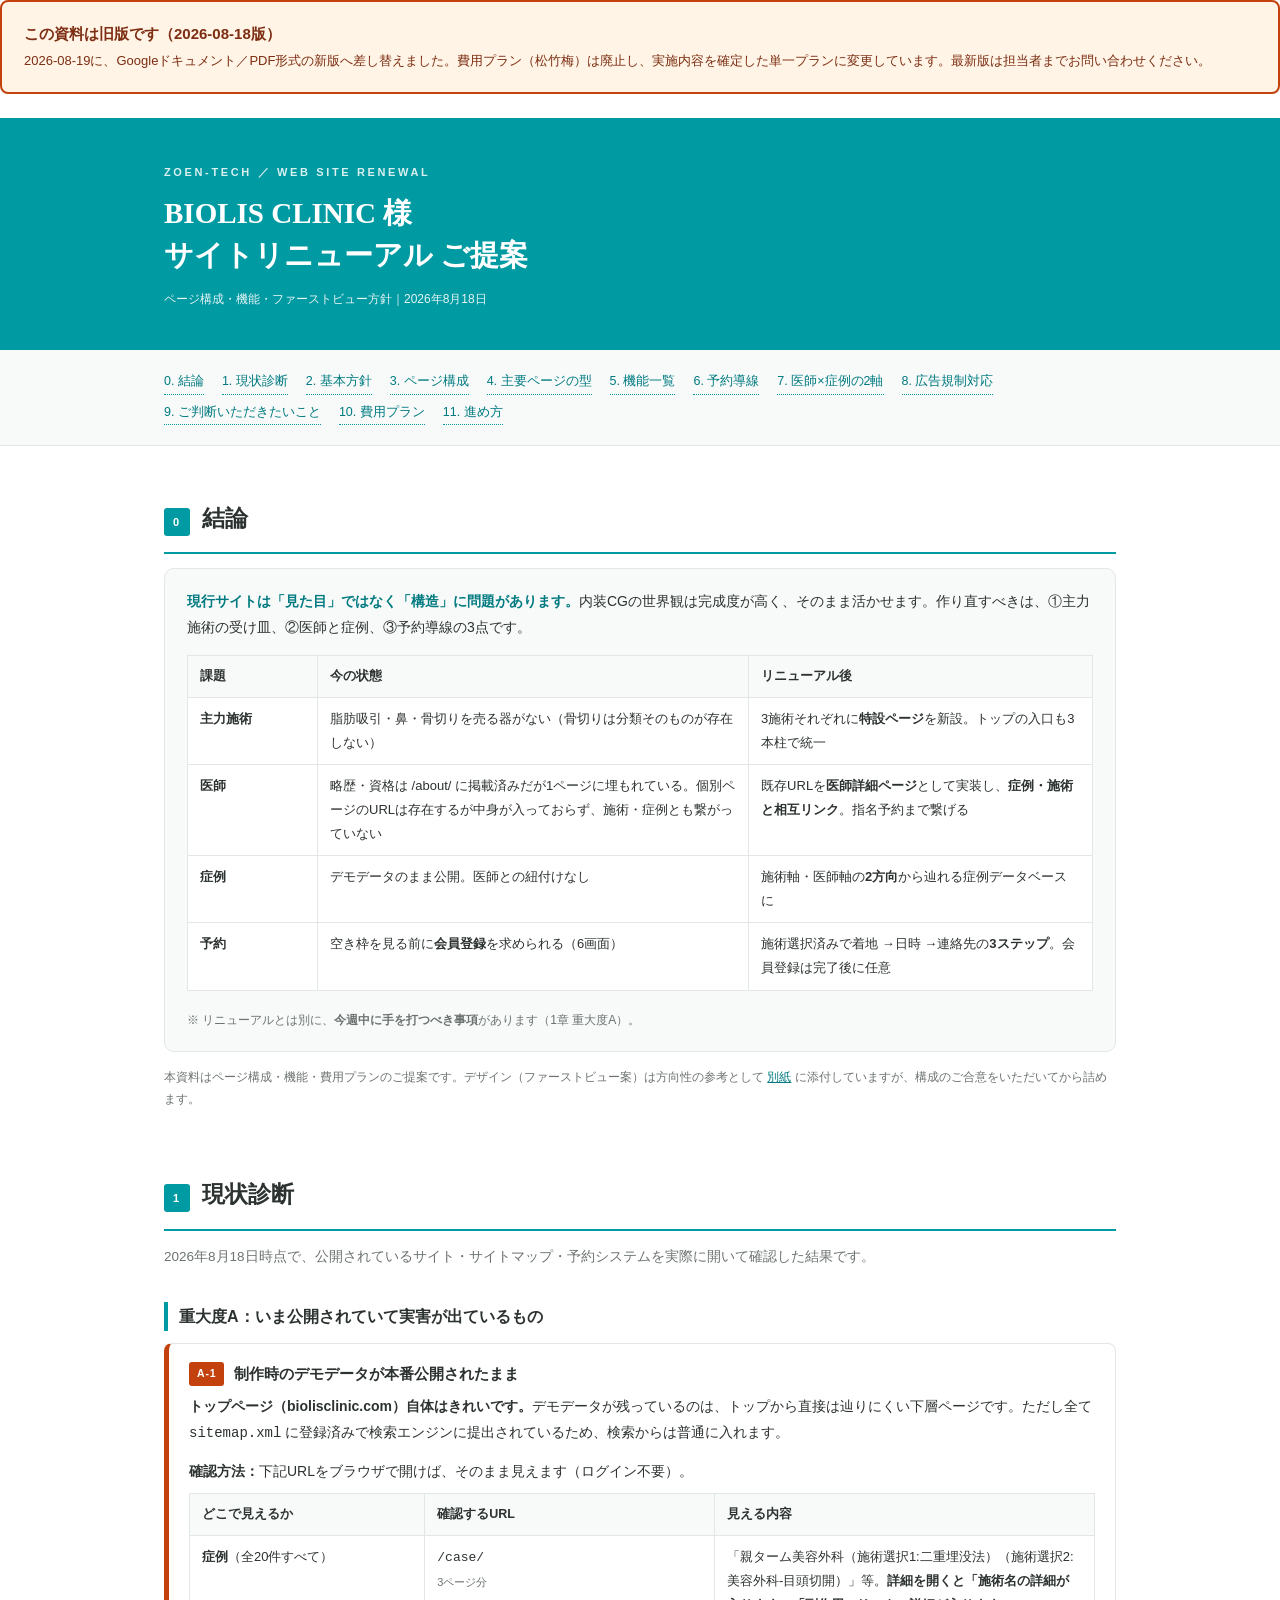
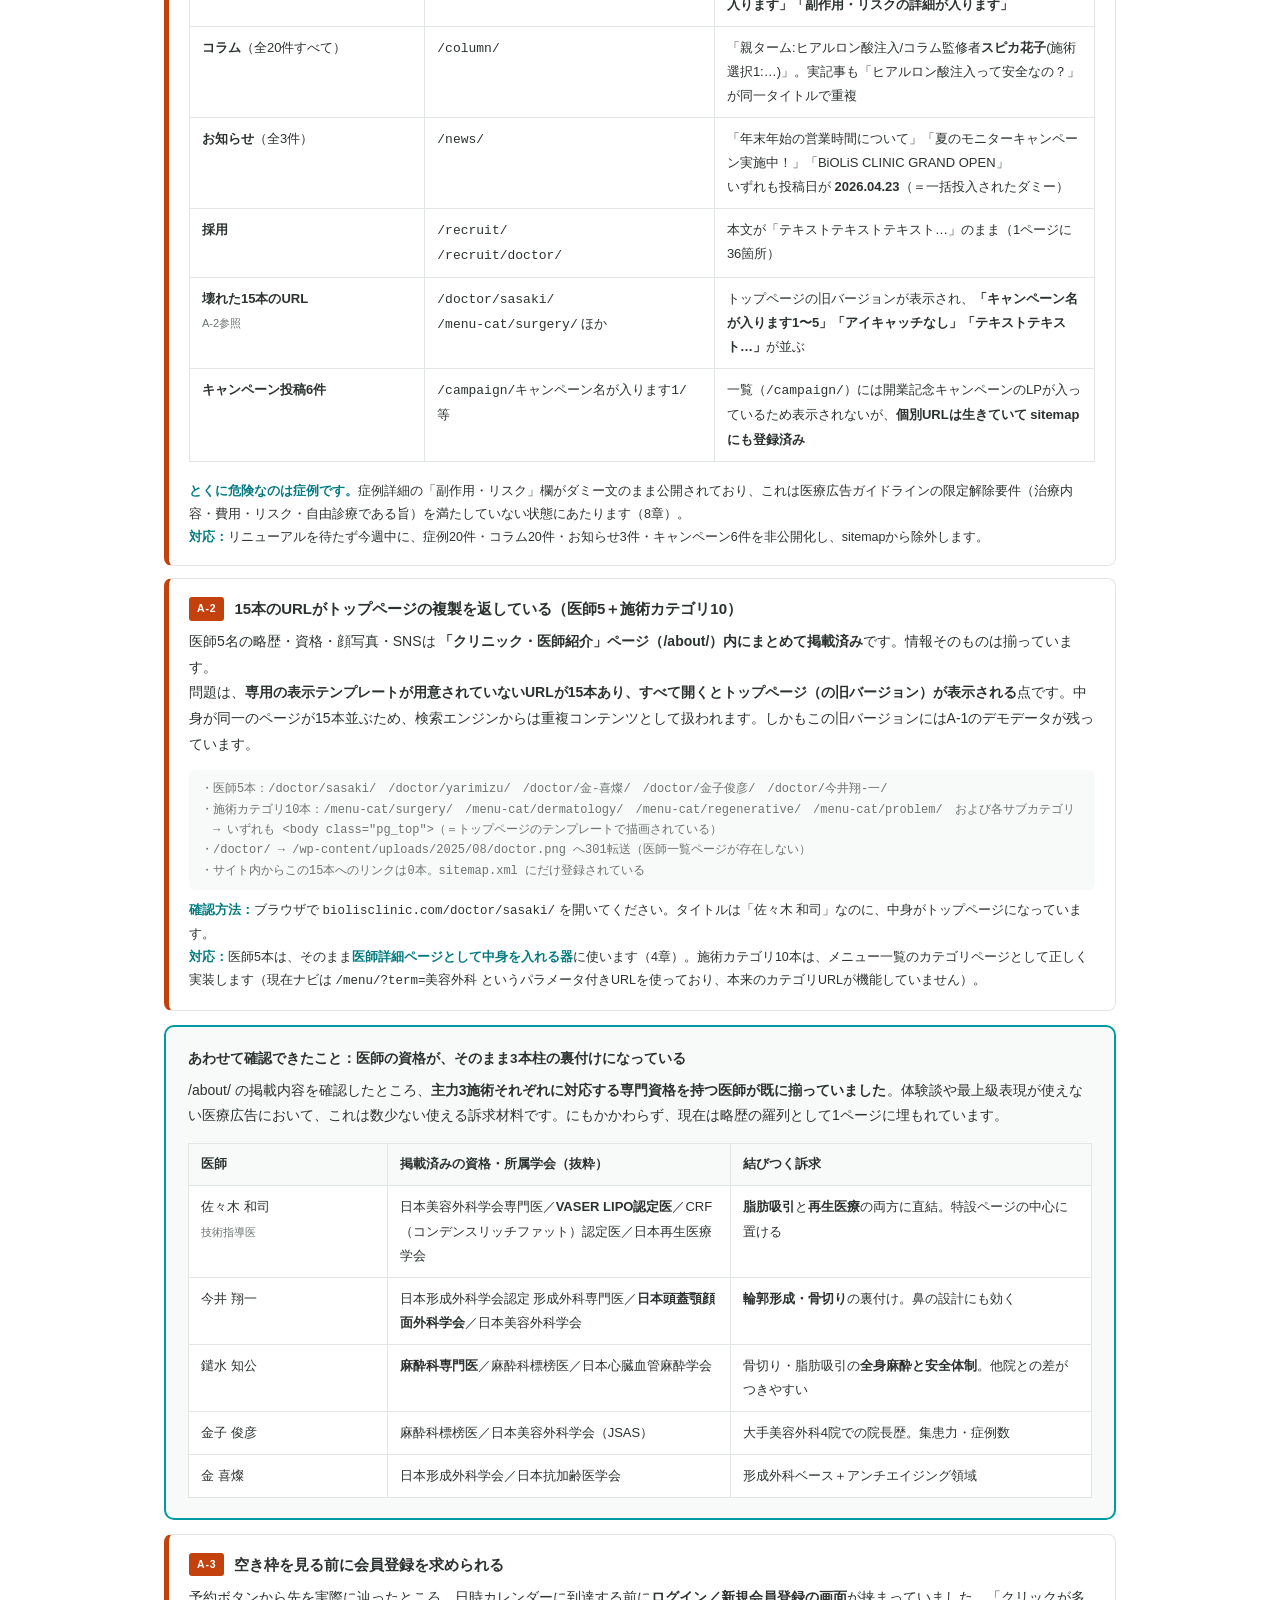
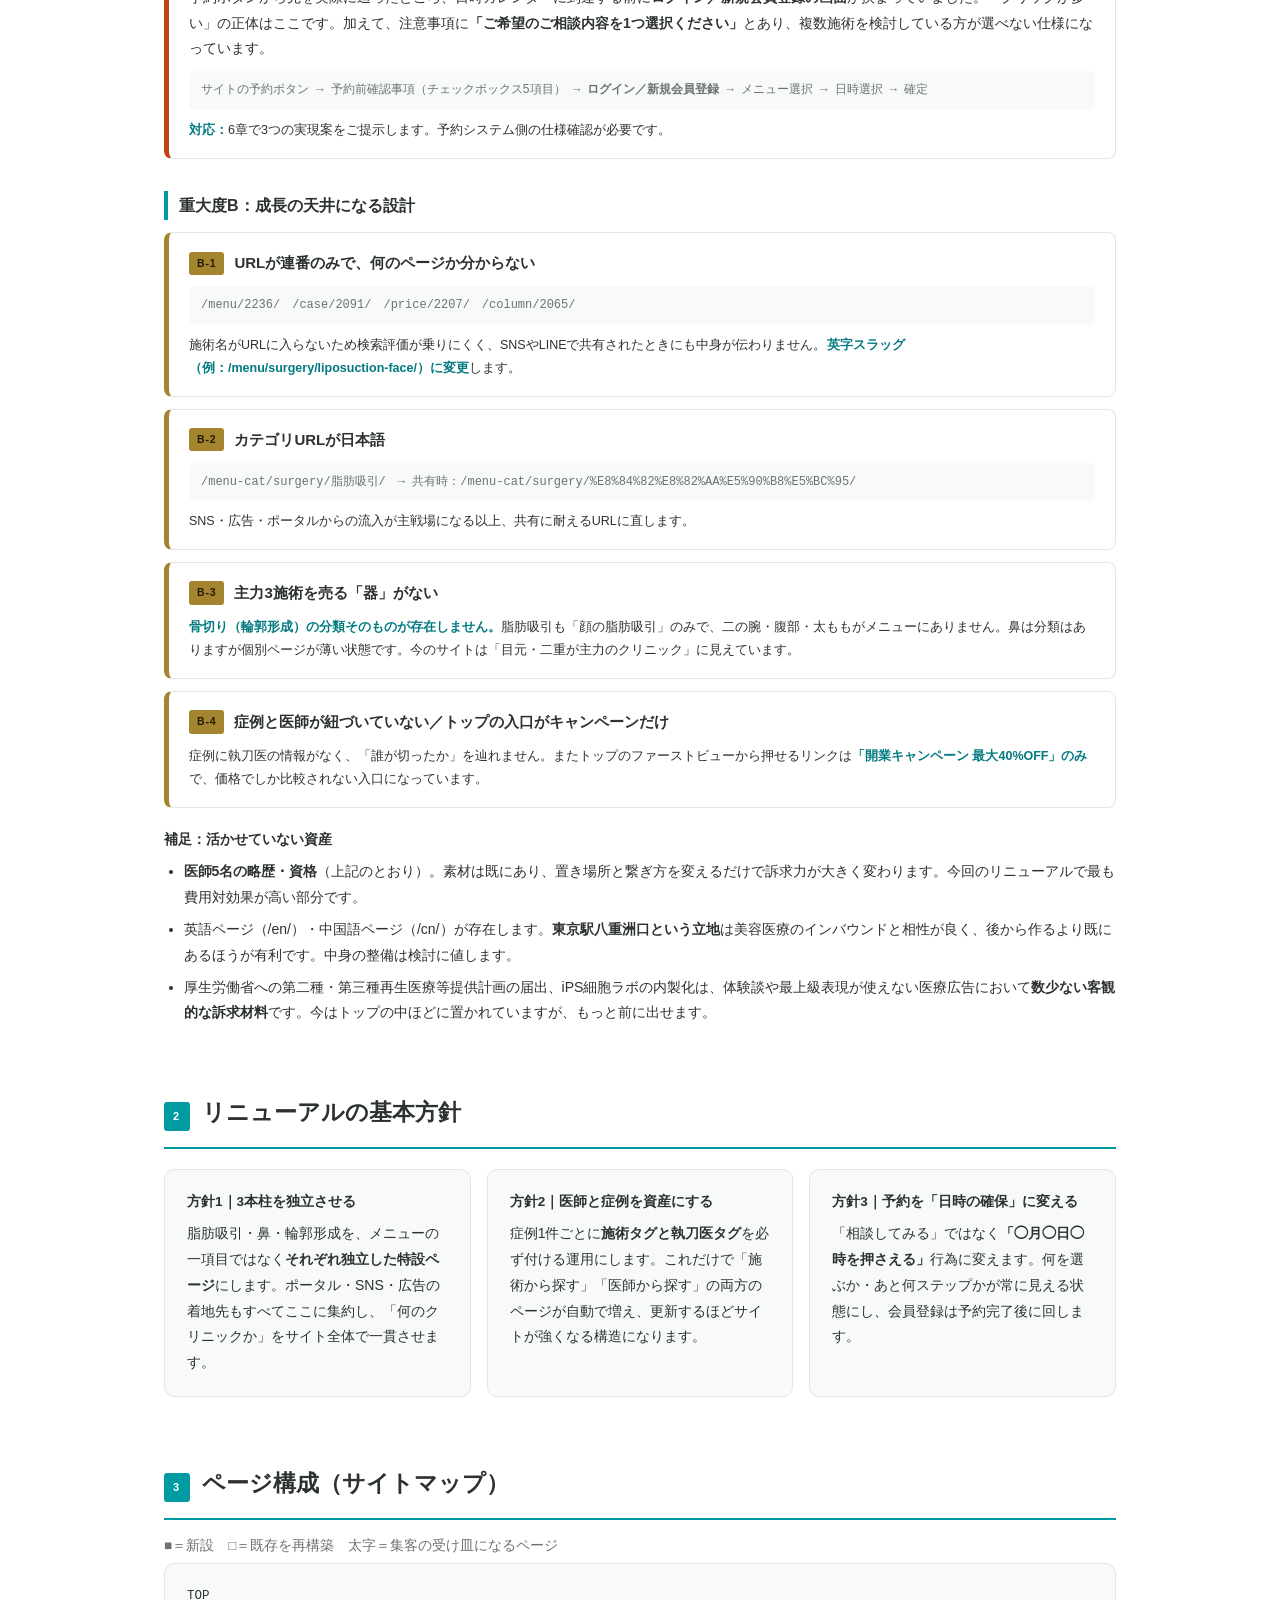
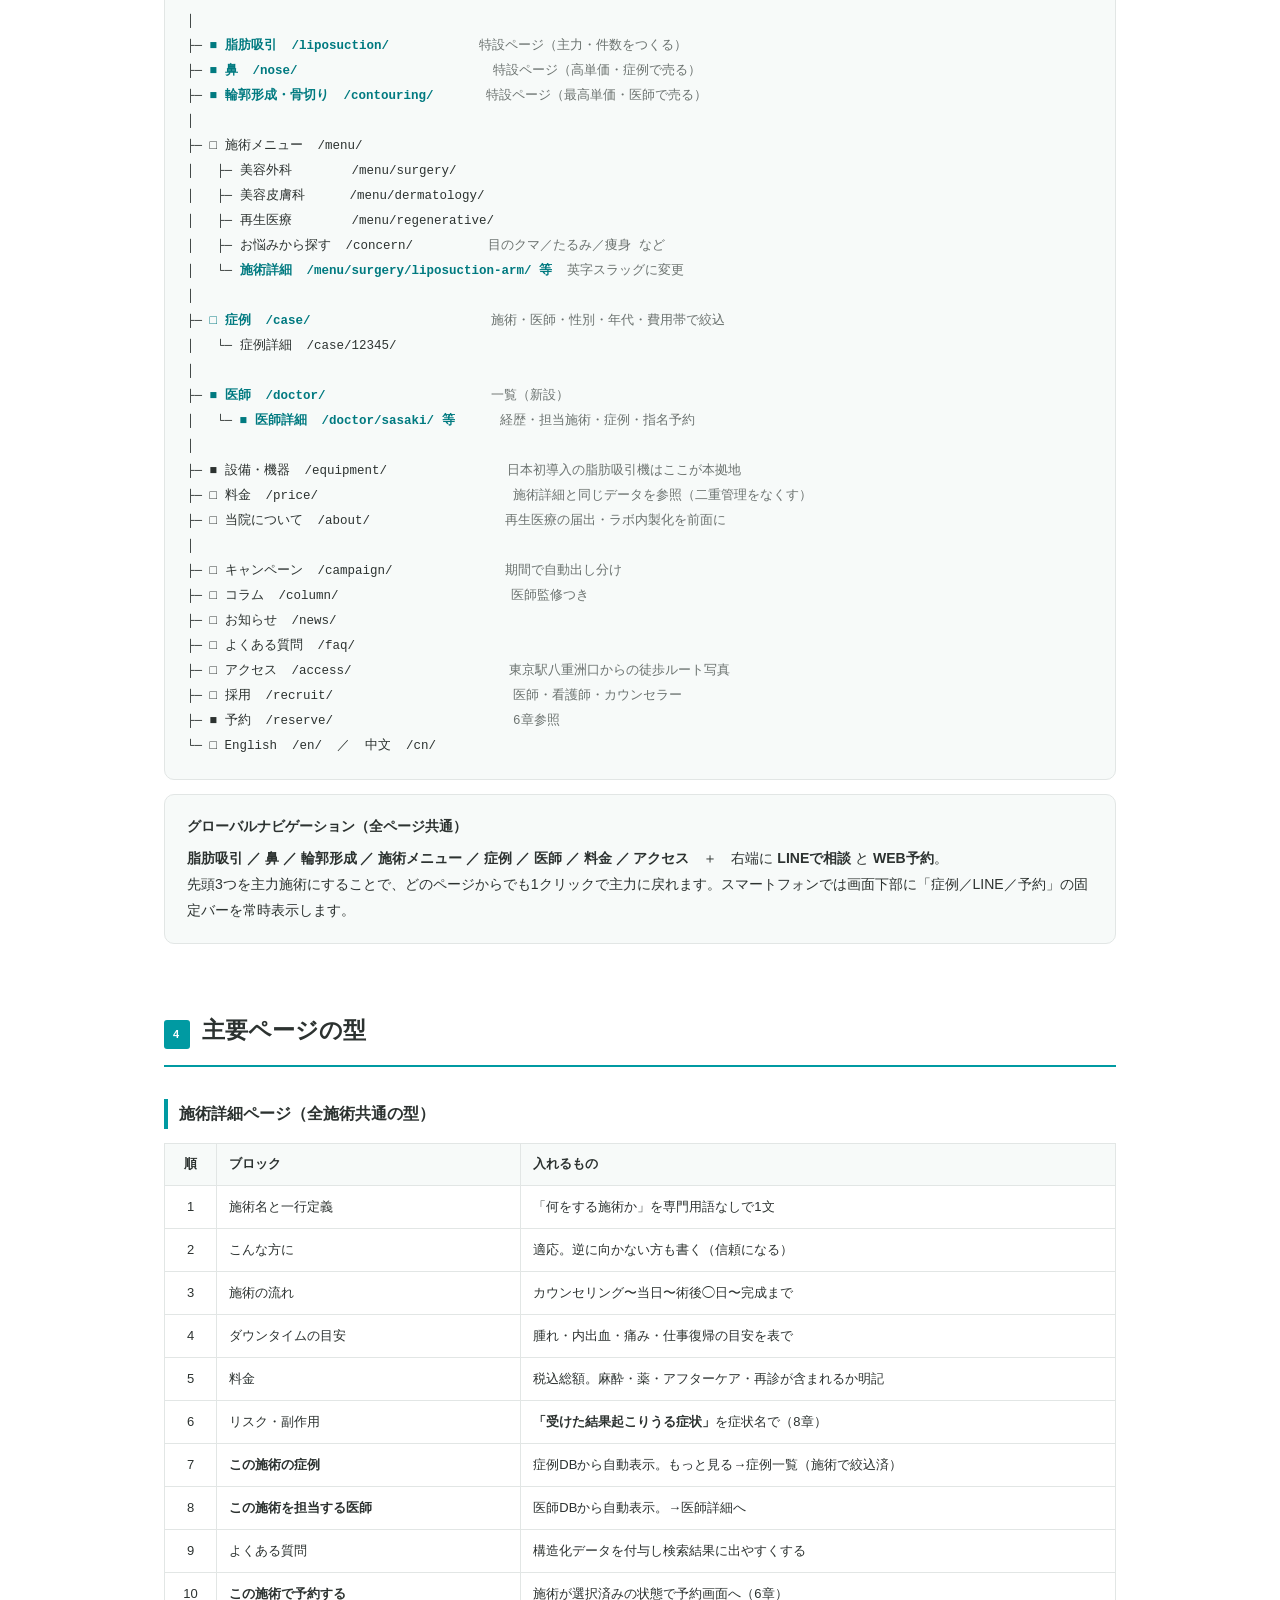
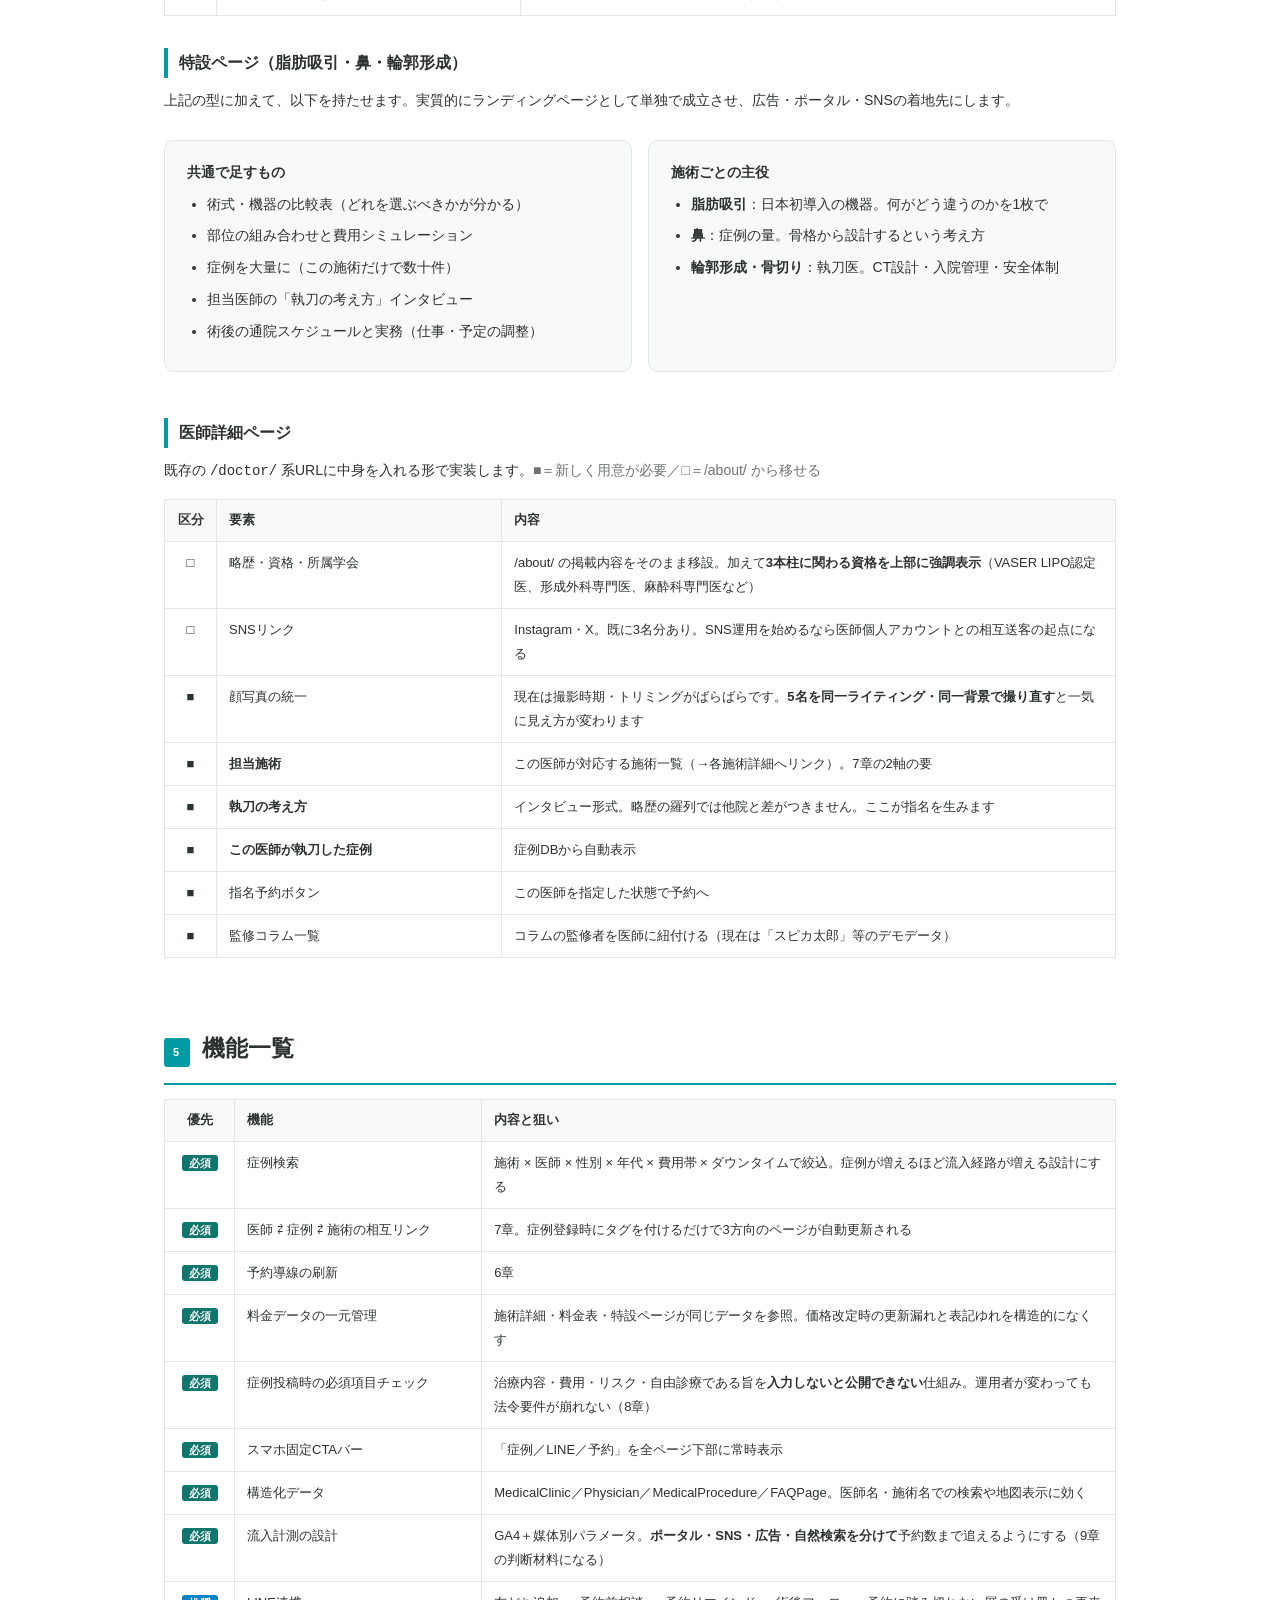
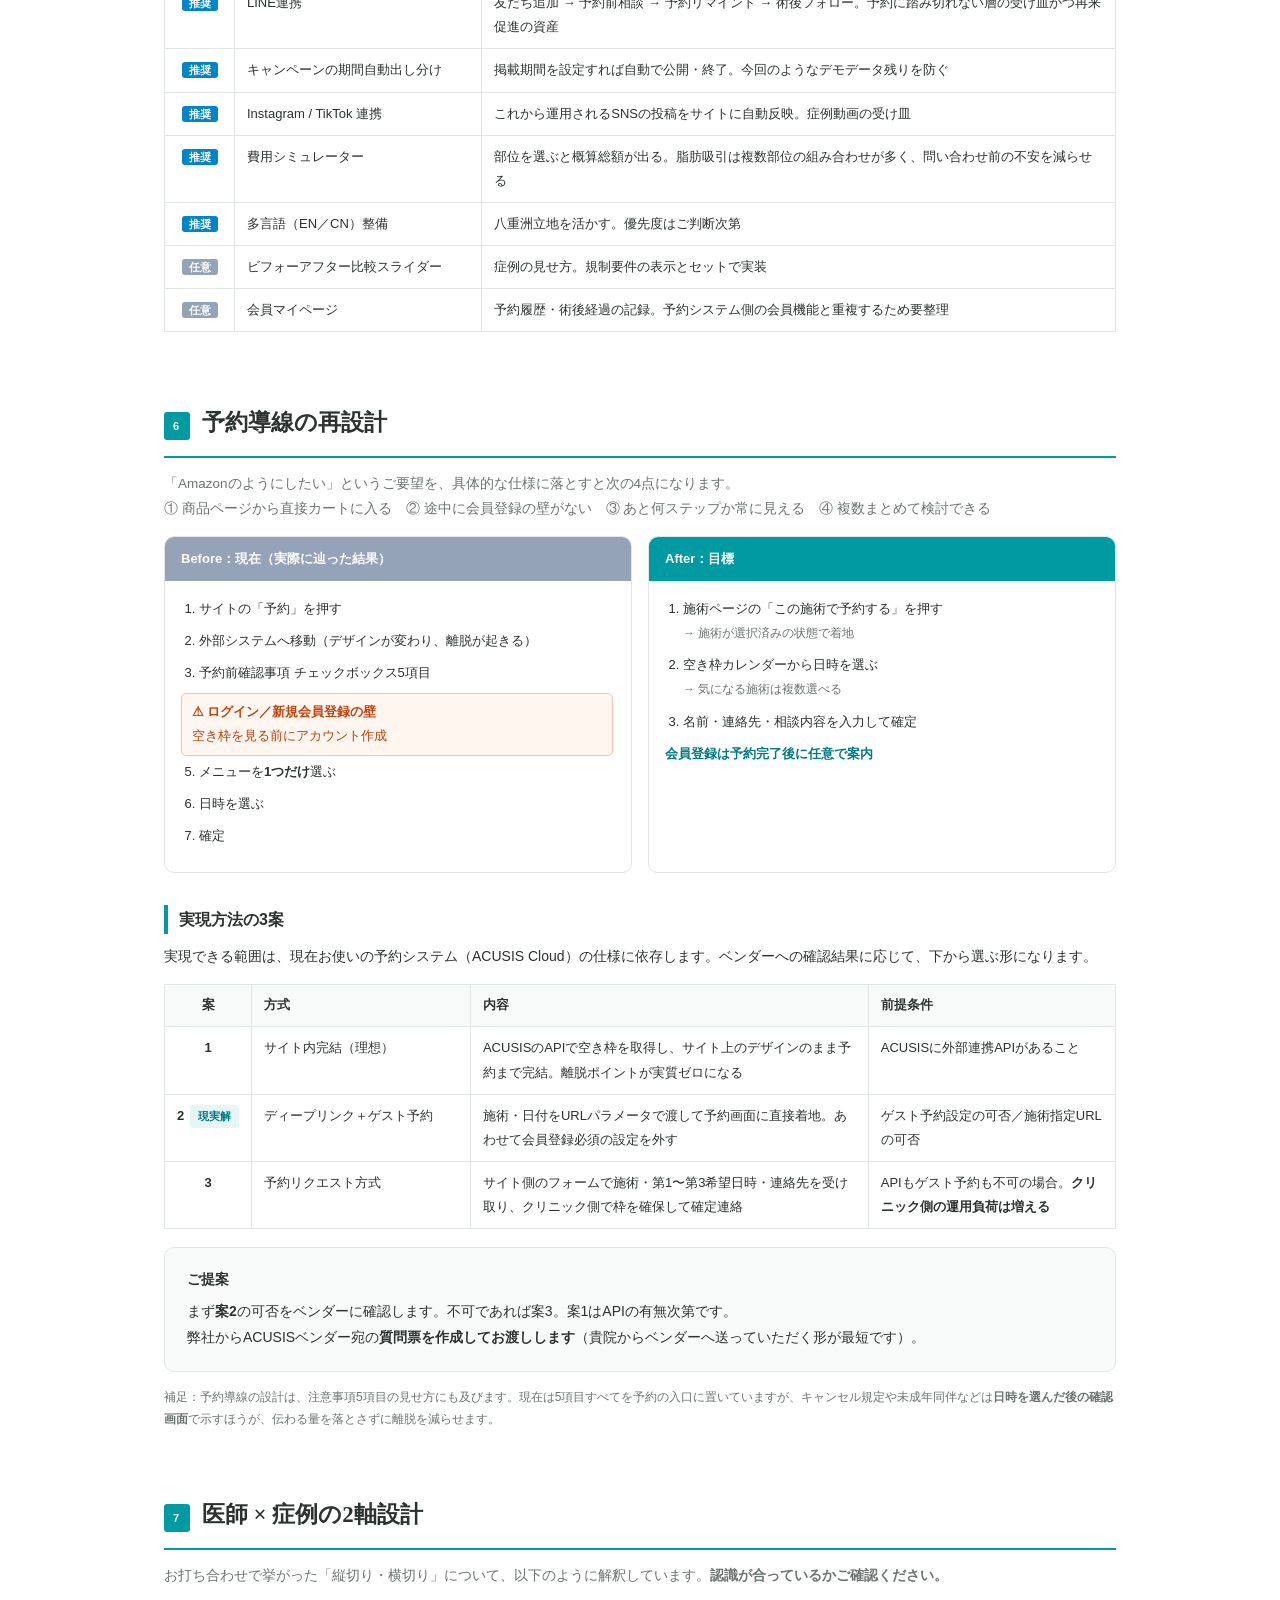
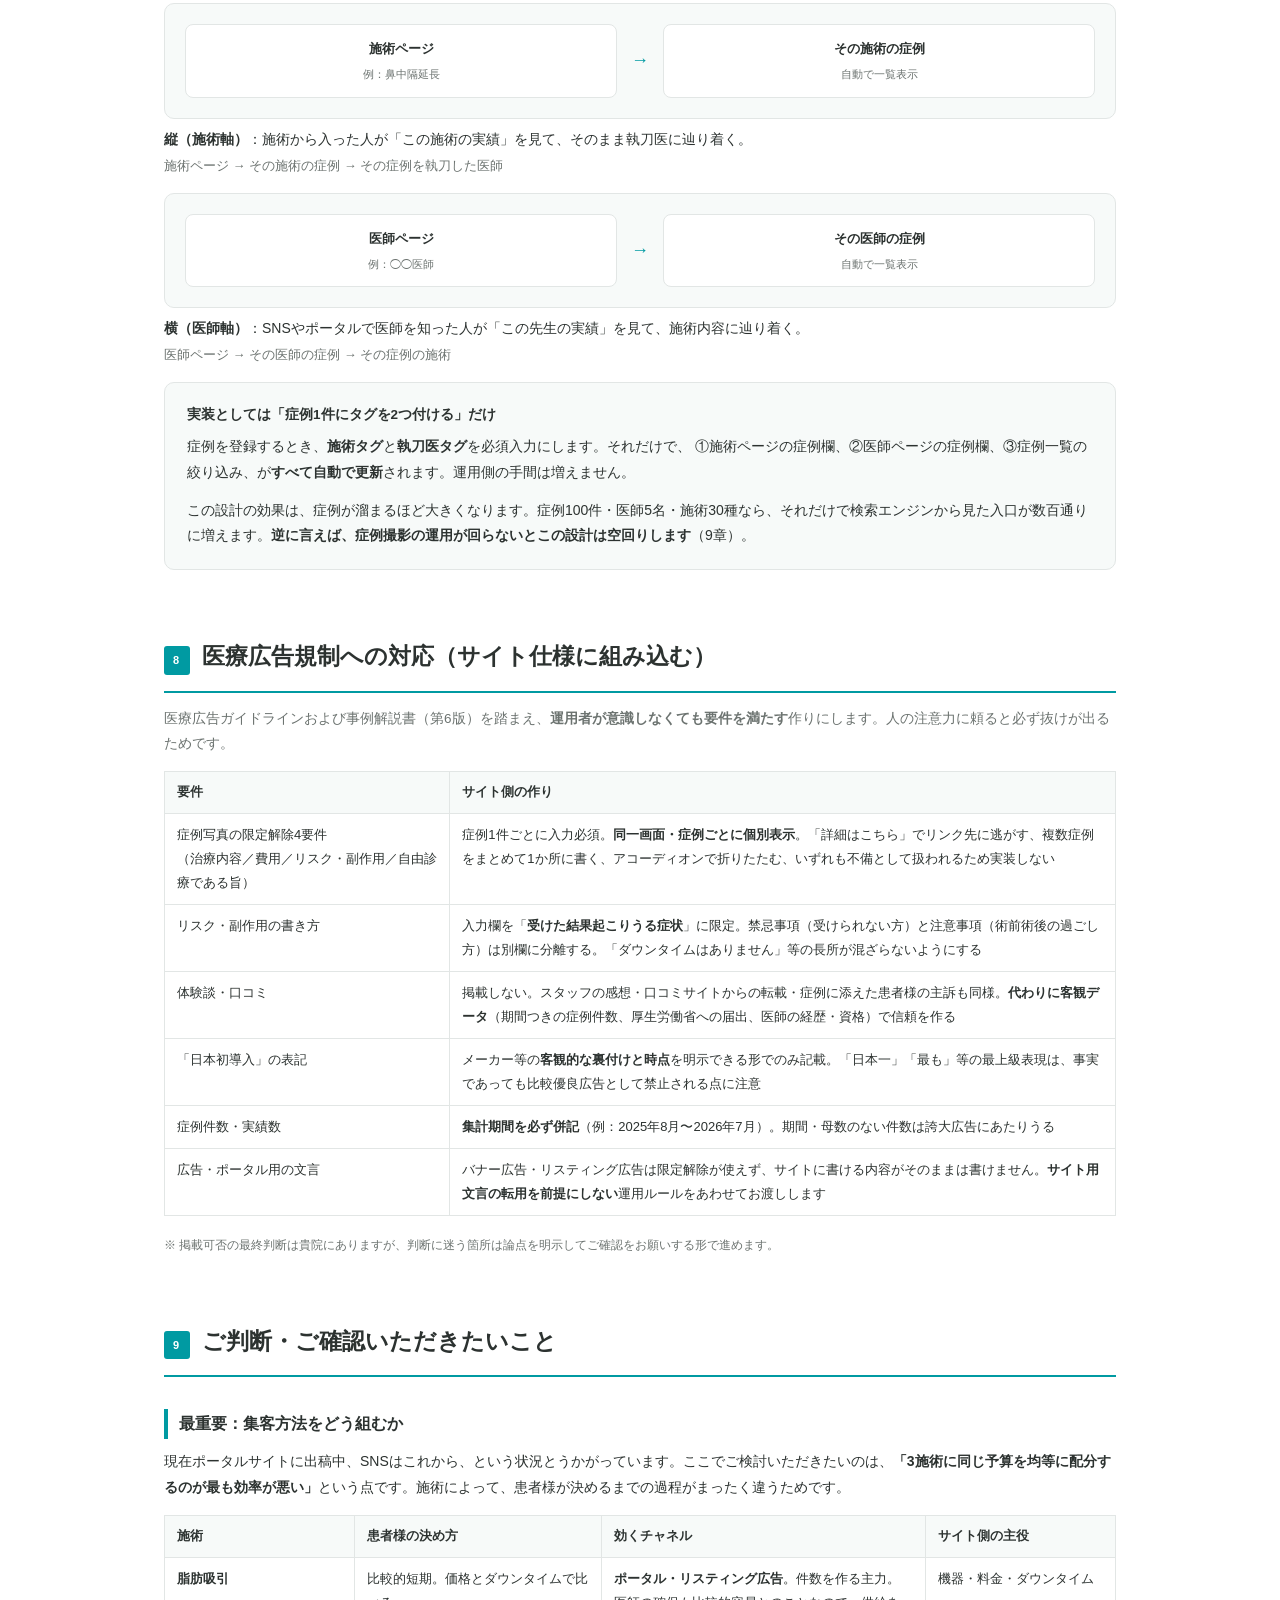
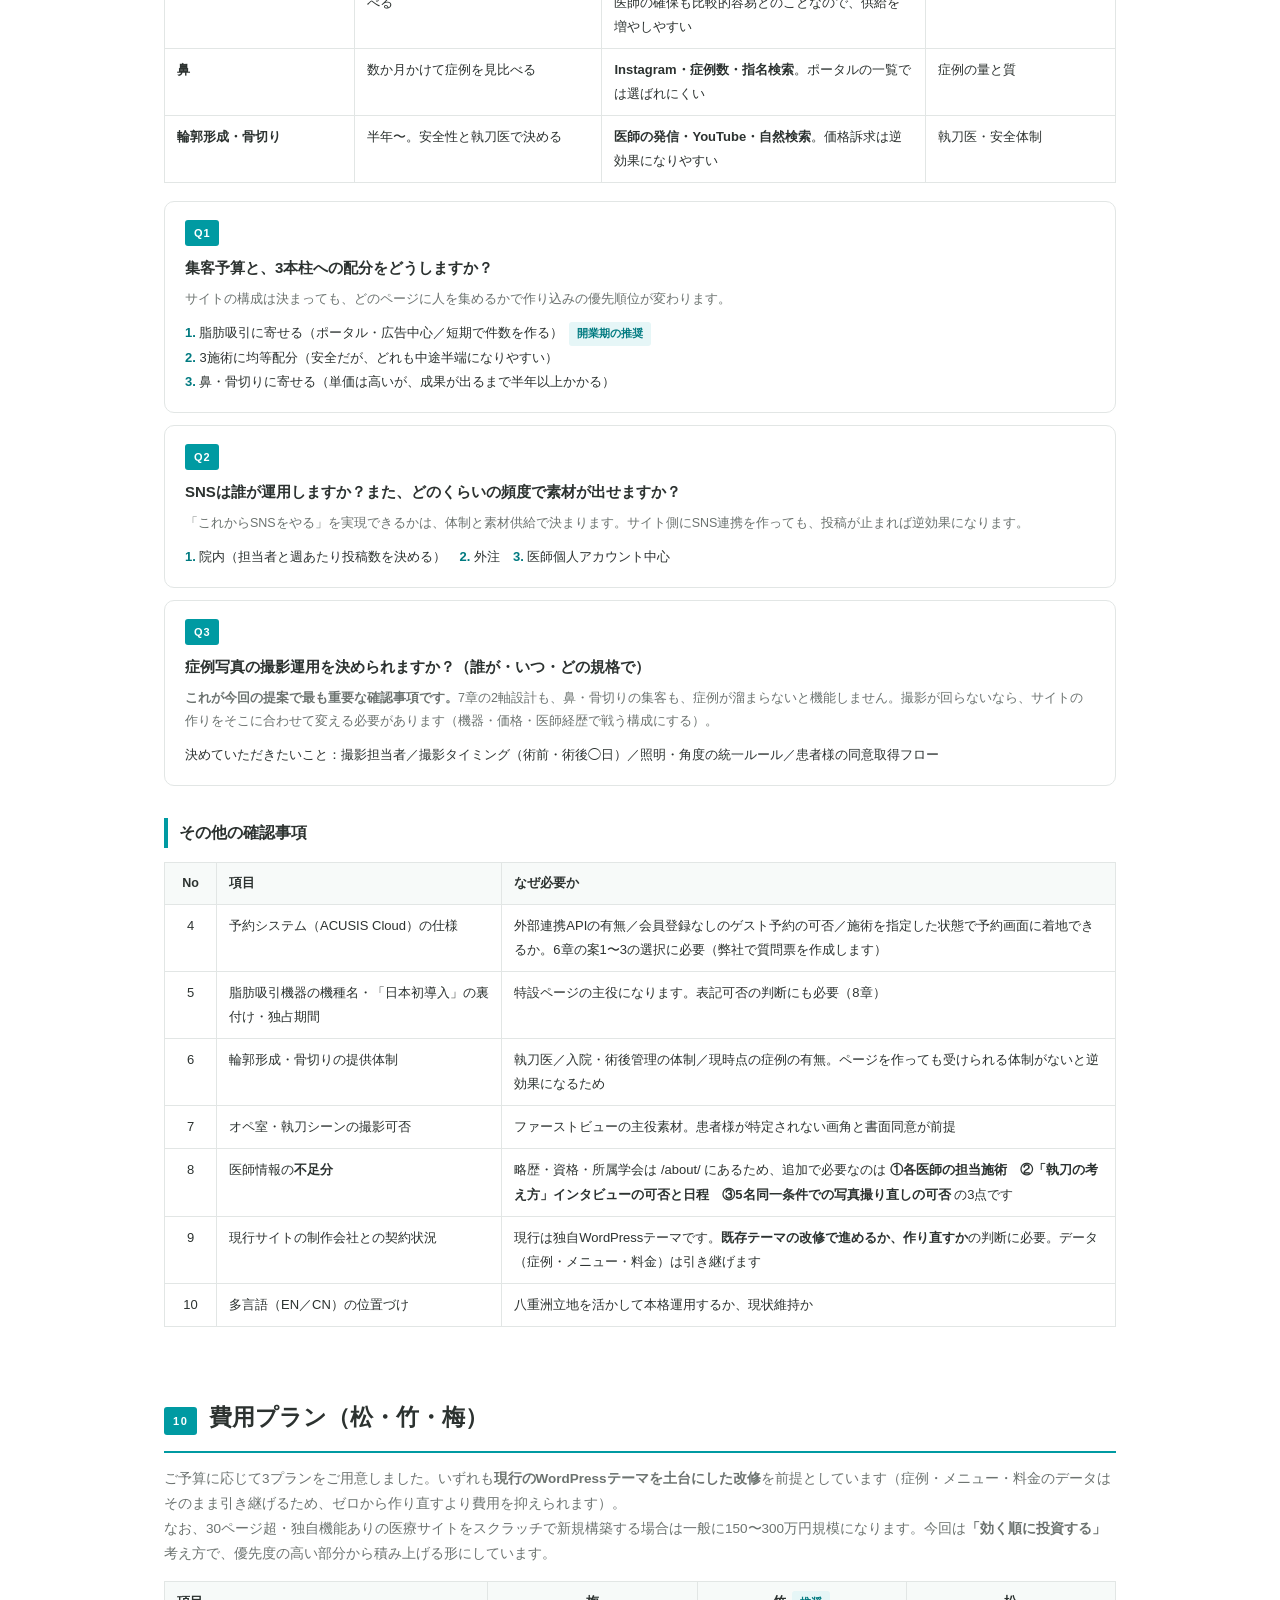
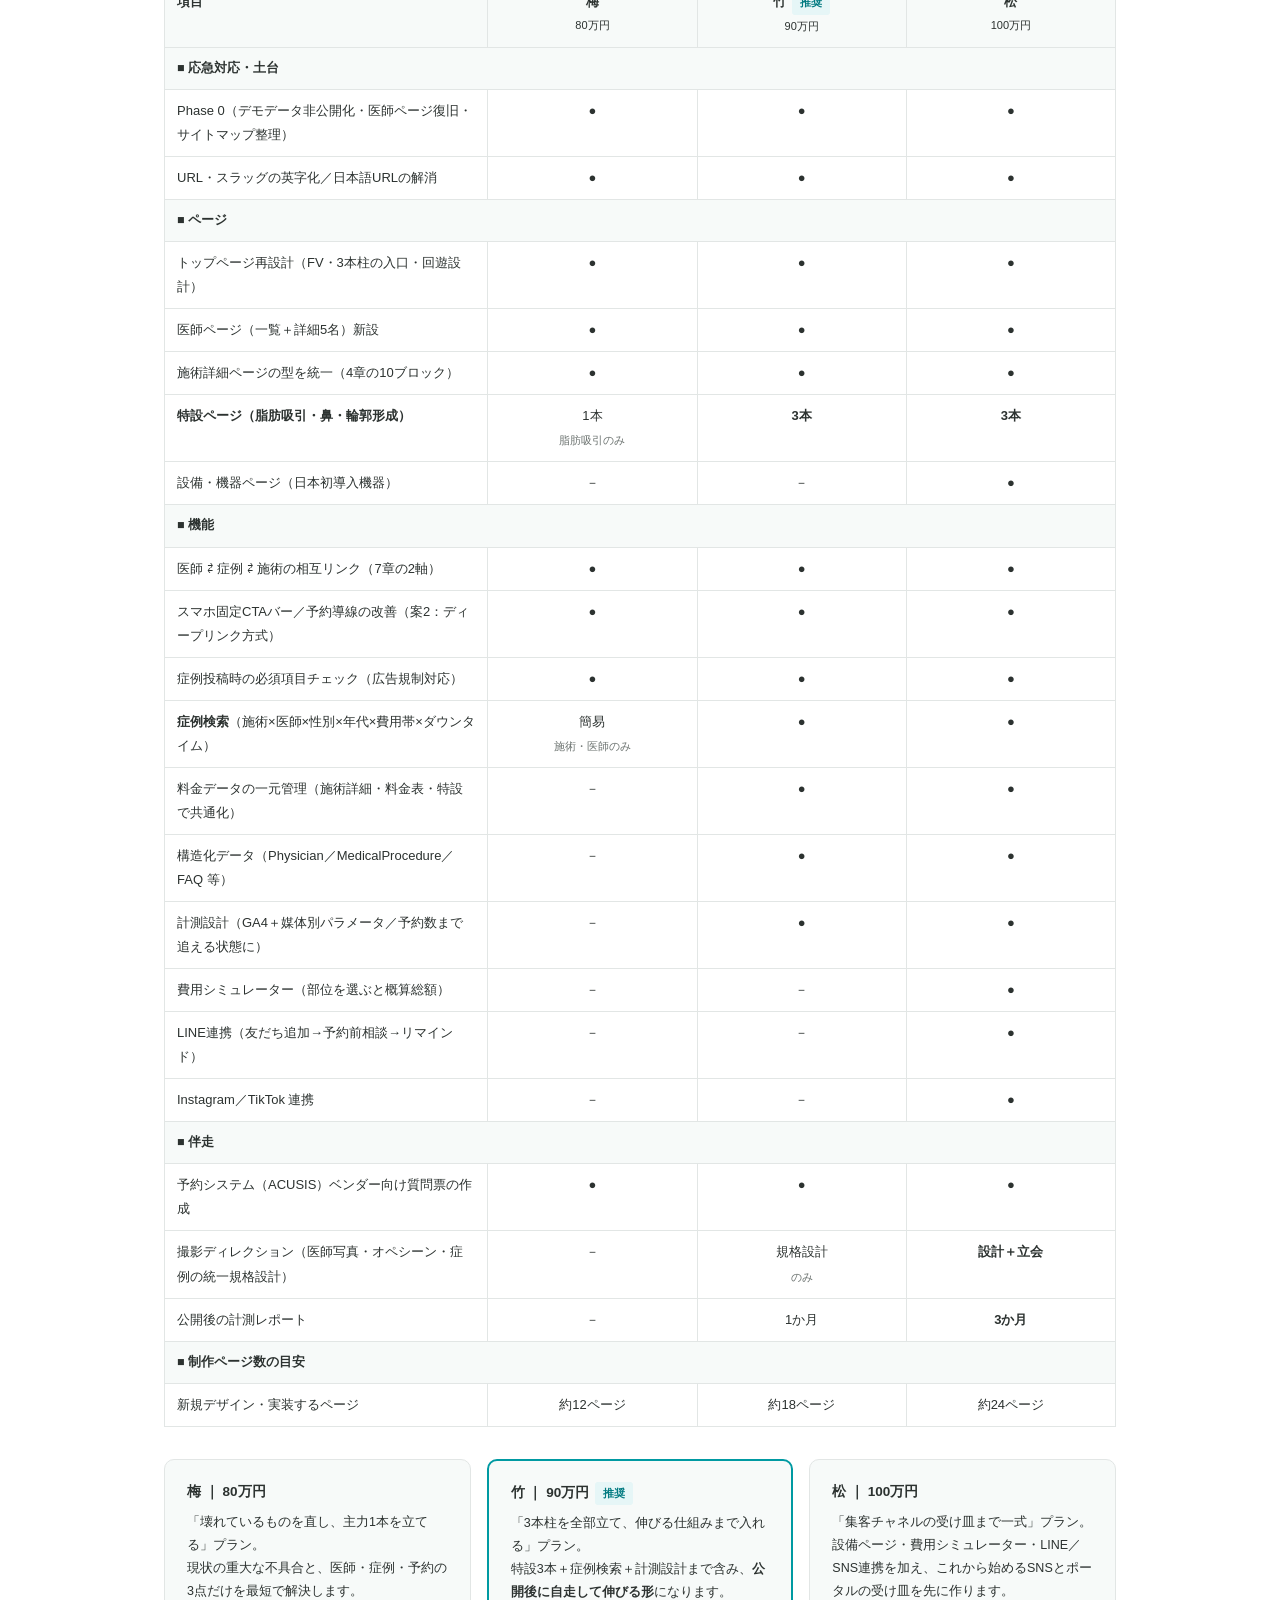
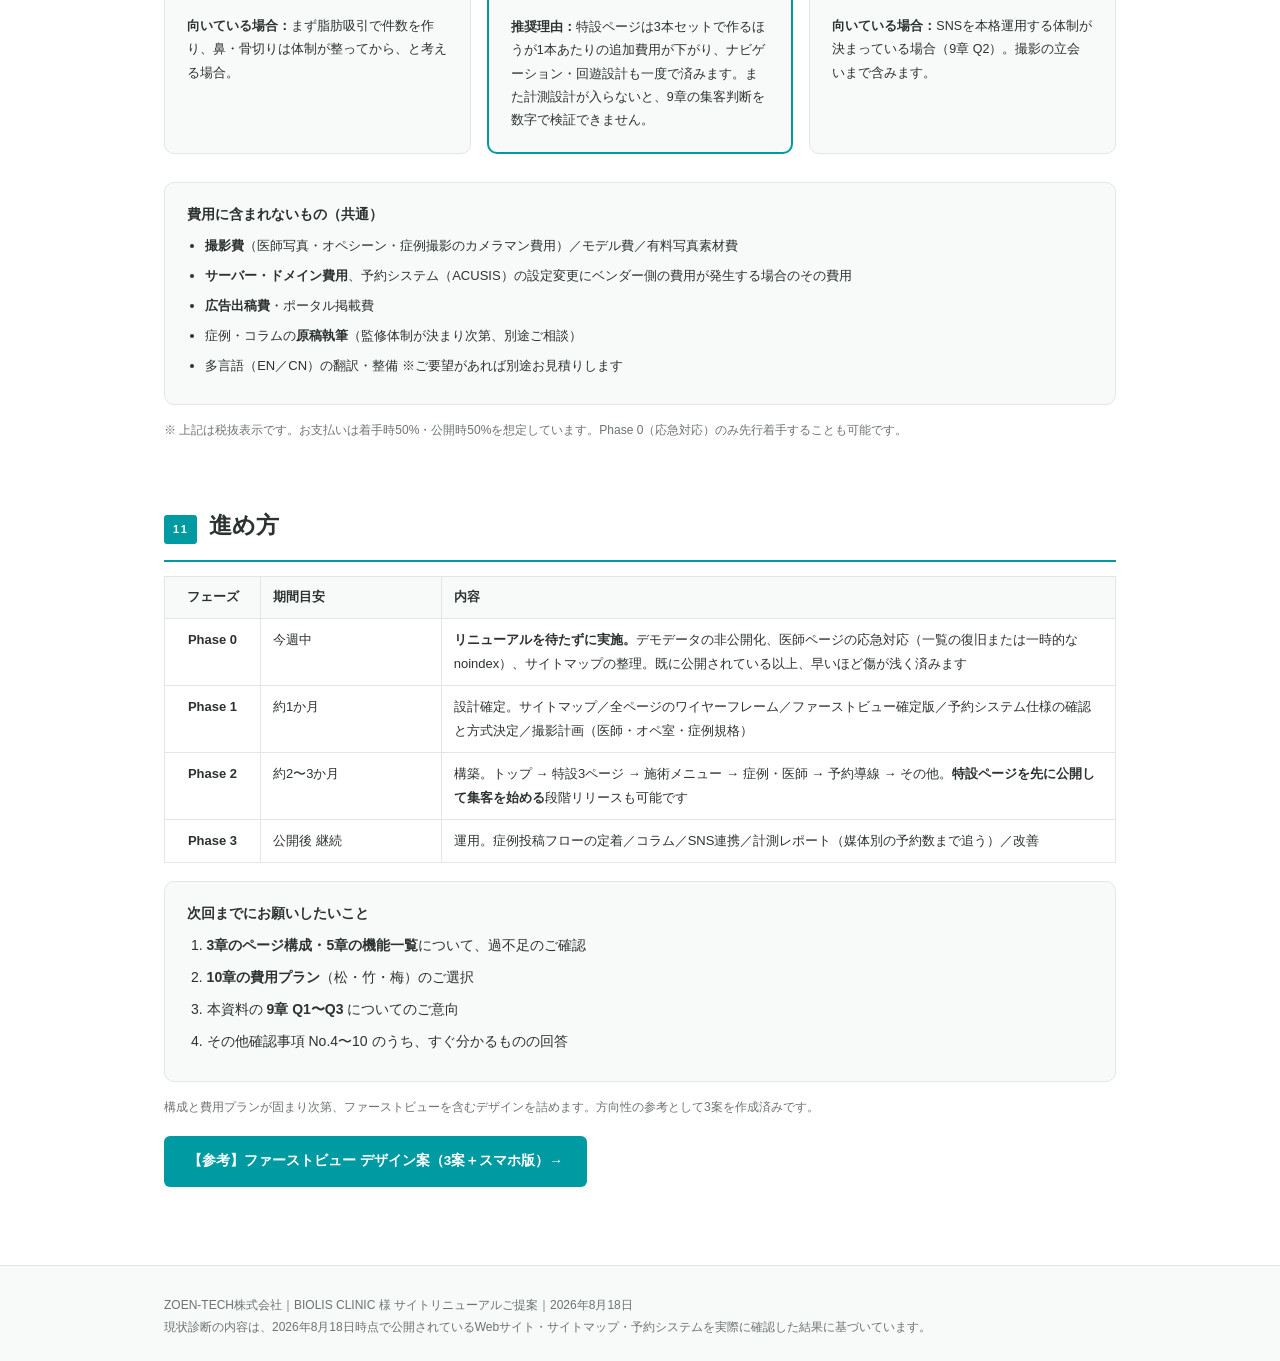
==== commit 5aa37ea5: "Mark HTML proposal as superseded by the Google Doc / PDF version Co-Authored-By: Claude Opus 5 <nore" ====
--- a/biolis-clinic/content.html
+++ b/biolis-clinic/content.html
@@ -120,6 +120,10 @@
 .pri.c{background:#94a3b8;color:#fff}
 </style>
 
+<div style="background:#fff4e5;border:2px solid #c2410c;border-radius:8px;padding:18px 22px;margin:0 0 24px;color:#7c2d12">
+<b style="font-size:15px">この資料は旧版です（2026-08-18版）</b><br>
+<span style="font-size:13px">2026-08-19に、Googleドキュメント／PDF形式の新版へ差し替えました。費用プラン（松竹梅）は廃止し、実施内容を確定した単一プランに変更しています。最新版は担当者までお問い合わせください。</span>
+</div>
 <div class="hero"><div class="in">
   <div class="co">ZOEN-TECH ／ WEB SITE RENEWAL</div>
   <h1>BIOLIS CLINIC 様<br>サイトリニューアル ご提案</h1>
